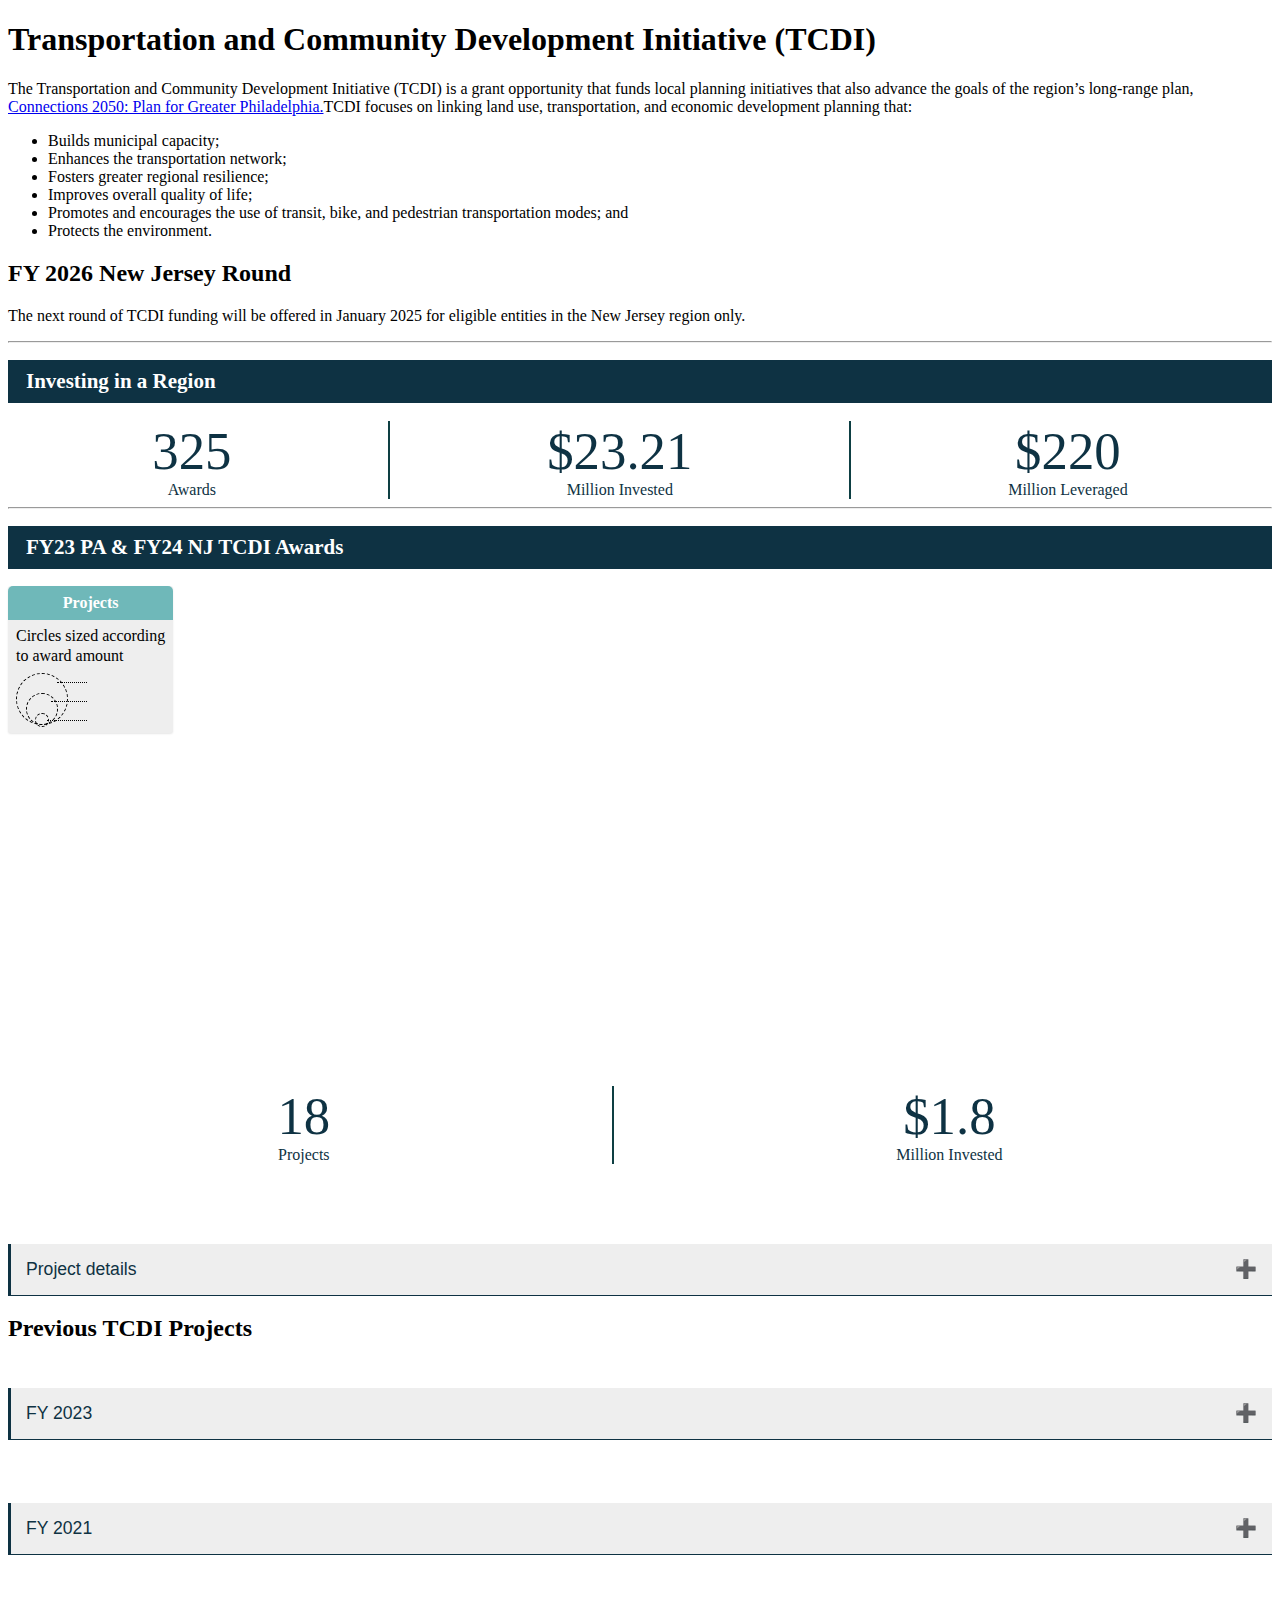
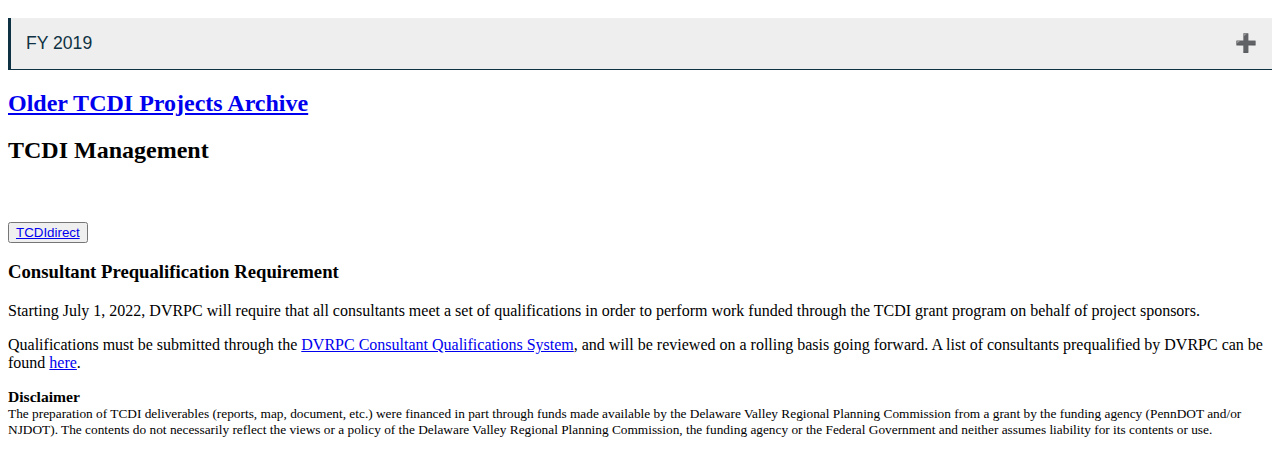
==== index.htm @ 44f9c628 "reformat archived data" ====
<!DOCTYPE html>
<html lang="en">

<head>
  <meta charset="UTF-8" />
  <title>
    DVRPC > Funding Opportunities > Transportation and Community Development
    Initiative (TCDI)
  </title>
  <meta name="Created" content="2018-02" />
  <meta name="Description"
    content="The TCDI program is an opportunity for the Delaware Valley Regional Planning Commission (DVRPC) to support local development and redevelopment efforts in the individual municipalities of the Delaware Valley" />
  <meta name="Keywords"
    content="Transportation and Community Development Initiative, TCDI, Funding Opportunities, DVRPC, Delaware Valley Regional Planning Commission, Regional Planning" />
  <meta name="viewport" content="width=device-width, initial-scale=1" />
  <meta name="Author" content="Delaware Valley Regional Planning Commission (DVRPC)" />
  <meta name="Owner" content="webmaster@dvrpc.org" />
  <meta name="Distribution" content="global" />
  <meta name="Robots" content="index, follow" />
  <meta name="Copyright" content="1995-2020 all rights reserved" />
  <!-- DVRPC Website VERSION #7.0 Copyright (c) 1995-2020 Delaware Valley Regional Planning Commission. All rights reserved.  -->
  <link rel="SHORTCUT ICON" href="/favicon.ico" />
  <link rel="alternate" type="application/rss+xml" title="DVRPC Announcements"
    href="http://feeds.feedburner.com/DVRPCAnnouncements" />
  <link href="https://api.tiles.mapbox.com/mapbox-gl-js/v0.43.0/mapbox-gl.css" rel="stylesheet" />
  <link rel="stylesheet" type="text/css" href="/css/subpage.css" />
  <link rel="stylesheet" type="text/css" href="./css/styles.css" />
  <script defer type="text/javascript" src="./js/index.js"></script>
</head>

<body>
  <div id="leftHandWrap">
    <div id="rightHandWrap">
      <div id="subMenuItem"></div>
      <div id="topCurves" class="topCBodyTL"></div>
      <div id="header"></div>
      <div class="navDividerTop"></div>
      <div id="topBodyCurves" class="topBodyTL">
        <div class="topBodyB"></div>
        <div class="topBodyTR"></div>
      </div>
      <div id="bodyWrap">
        <div id="body">
          <div id="mainColumn" class="mainColumn fleft">
            <div id="mainCenterWrapper"></div>
            <div id="mainWrapper">
              <div id="mainContent">
                <h1>
                  Transportation and Community Development Initiative (TCDI)
                </h1>
                <p>
                  The Transportation and Community Development Initiative (TCDI) is a grant opportunity that funds local
                  planning initiatives that also advance the goals of the region’s long-range plan, <a
                    href="https://www.dvrpc.org/Plan/">Connections 2050:
                    Plan for Greater Philadelphia.</a>TCDI focuses on linking land use, transportation, and economic
                  development planning that:
                </p>

                <ul class="list-group">
                  <li class="list-group-item">
                    Builds municipal capacity;
                  </li>
                  <li class="list-group-item">
                    Enhances the transportation network;
                  </li>
                  <li class="list-group-item">
                    Fosters greater regional resilience;
                  </li>
                  <li class="list-group-item">
                    Improves overall quality of life;
                  </li>
                  <li class="list-group-item">
                    Promotes and encourages the use of transit, bike, and pedestrian transportation modes; and
                  </li>
                  <li class="list-group-item">Protects the environment.</li>
                </ul>
                <div class="card">
                  <h2>FY 2026 New Jersey Round</h2>
                  <p>
                    The next round of TCDI funding will be offered in January 2025 for eligible entities in the New
                    Jersey region only.
                  </p>
                </div>
                <hr />
                <div class="tcdi-yearly">
                  <h2>Investing in a Region</h2>
                  <div class="flex-horizontal awards">
                    <div class="amounts">
                      <p>325</p>
                      <span>Awards</span>
                    </div>
                    <span class="vr"></span>
                    <div class="amounts">
                      <p>$23.21</p>
                      <span>Million Invested</span>
                    </div>
                    <span class="vr"></span>
                    <div class="amounts">
                      <p>$220</p>
                      <span>Million Leveraged</span>
                    </div>
                  </div>

                  <hr />

                  <h2 class="currentDataSet"></h2>
                  <div id="map">
                    <div id="legend">
                      <h4>Projects</h4>
                      <div class="legend-note">
                        Circles sized according<br />to award amount
                      </div>
                      <div class="leg-circle large">
                        <div class="leg-circle medium"></div>
                        <div class="leg-circle small"></div>
                        <div id="legend-lines">
                          <div class="leg-line large"></div>
                          <div class="leg-line medium"></div>
                          <div class="leg-line small"></div>
                        </div>
                        <div id="legend-labels"></div>
                      </div>
                    </div>
                  </div>

                  <div class="flex-horizontal awards">
                    <div class="amounts">
                      <p>18</p>
                      <span>Projects</span>
                    </div>
                    <span class="vr"></span>
                    <div class="amounts">
                      <p>$1.8</p>
                      <span>Million Invested</span>
                    </div>
                  </div>

                  <ul aria-label="Accordion Control Group Button" class="accordion-controls">
                    <li>
                      <button aria-controls="content-1" aria-expanded="false" id="accordion-controls-1"
                        class="accordion">
                        Project details
                      </button>
                      <div aria-hidden="true" id="content-1" class="panel">
                        <table class="table table-striped">
                          <thead>
                            <tr>
                              <th>Awardee</th>
                              <th>Project Name</th>
                              <th>Award Amount</th>
                            </tr>
                          </thead>
                          <tbody id="currentDataSet"></tbody>
                        </table>
                      </div>
                    </li>
                  </ul>
                </div>

                <div class="card">
                  <h2>Previous TCDI Projects</h2>
                  <ul aria-label="Accordion Control Group Buttons" class="accordion-controls">
                    <li>
                      <button aria-controls="content-4" aria-expanded="false" id="accordion-controls-4"
                        class="accordion previousDataSet"></button>
                      <div aria-hidden="true" id="content-4" class="panel">
                        <div class="tcdi-yearly">
                          <h2 class="previousDataSet"></h2>
                          <div class="flex-horizontal awards">
                            <div class="amounts">
                              <p>19</p>
                              <span>Projects</span>
                            </div>
                            <span class="vr"></span>
                            <div class="amounts">
                              <p>$1.8</p>
                              <span>Million Invested</span>
                            </div>
                            <span class="vr"></span>
                            <div class="amounts">
                              <p>$250</p>
                              <span>Million Leveraged</span>
                            </div>
                          </div>
                          <table class="table table-striped">
                            <thead>
                              <th>Awardee</th>
                              <th>Project Name</th>
                              <th>Award Amount</th>
                            </thead>
                            <tbody id="previousDataSet"></tbody>
                          </table>
                        </div>
                      </div>
                    </li>
                    <li>
                      <button aria-controls="content-2" aria-expanded="false" id="accordion-controls-2"
                        class="accordion secondPreviousDataSet"></button>
                      <div aria-hidden="true" id="content-2" class="panel">
                        <div class="tcdi-yearly">
                          <h2 class="secondPreviousDataSet"></h2>
                          <div class="flex-horizontal awards">
                            <div class="amounts">
                              <p>23</p>
                              <span>Projects</span>
                            </div>
                            <span class="vr"></span>
                            <div class="amounts">
                              <p>$1.8</p>
                              <span>Million Invested</span>
                            </div>
                            <span class="vr"></span>
                            <div class="amounts">
                              <p>$250</p>
                              <span>Million Leveraged</span>
                            </div>
                          </div>
                          <table class="table table-striped">
                            <thead>
                              <th>Awardee</th>
                              <th>Project Name</th>
                              <th>Award Amount</th>
                            </thead>
                            <tbody id="secondPreviousDataSet"></tbody>
                          </table>
                        </div>
                      </div>
                    </li>
                    <li>
                      <button aria-controls="content-3" aria-expanded="false" id="accordion-controls-3"
                        class="accordion thirdPreviousDataSet"></button>
                      <div aria-hidden="true" id="content-3" class="panel">
                        <div class="tcdi-yearly">
                          <h2 class="thirdPreviousDataSet"></h2>
                          <div class="flex-horizontal awards">
                            <div class="amounts">
                              <p>26</p>
                              <span>Projects</span>
                            </div>
                            <span class="vr"></span>
                            <div class="amounts">
                              <p>$1.8</p>
                              <span>Million Invested</span>
                            </div>
                            <span class="vr"></span>
                            <div class="amounts">
                              <p>$450</p>
                              <span>Thousand Leveraged</span>
                            </div>
                          </div>
                          <table class="table table-striped">
                            <thead>
                              <th>Awardee</th>
                              <th>Project Name</th>
                              <th>Award Amount</th>
                            </thead>
                            <tbody id="thirdPreviousDataSet"></tbody>
                          </table>
                        </div>
                      </div>
                    </li>
                  </ul>
                  <h2>
                    <a href="/TCDI/Archive/">Older TCDI Projects Archive</a>
                  </h2>
                </div>
                <div class="card">
                  <h2>TCDI Management</h2>
                  <button class="btn btn-primary application-content">
                    <a href="https://www.dvrpc.org/ASP/TCDIdirect/login.aspx" rel="external">TCDIdirect</a>
                  </button>
                  <h3>Consultant Prequalification Requirement</h3>
                  <p>
                    Starting July 1, 2022, DVRPC will require that all
                    consultants meet a set of qualifications in order to
                    perform work funded through the TCDI grant program on
                    behalf of project sponsors.
                  </p>
                  <p>
                    Qualifications must be submitted through the
                    <a href="https://www.dvrpc.org/asp/TCDIConsultantQualification/login.aspx">DVRPC Consultant
                      Qualifications System</a>, and will be reviewed on a rolling basis going forward.
                    A list of consultants prequalified by DVRPC can be found
                    <a href="https://www.dvrpc.org/business/display.aspx?id=1491">here</a>.
                  </p>
                </div>
                <div>
                  <small>
                    <h3 style="margin-bottom: 0px;">Disclaimer</h3>
                    <p style="margin-top: 0px;">
                      The preparation of TCDI deliverables (reports, map, document, etc.) were financed in part through
                      funds made available by the Delaware Valley Regional Planning Commission from a grant by the
                      funding agency (PennDOT and/or NJDOT). The contents do not necessarily reflect the views or a
                      policy of the Delaware Valley Regional Planning Commission, the funding agency or the Federal
                      Government and neither assumes liability for its contents or use.
                    </p>
                  </small>
                </div>
              </div>
            </div>
          </div>
          <!-- column for left hand navigation -->
          <div id="navColumn" class="sideColumn fleft">
            <div class="columnWrapper"></div>
          </div>
        </div>
      </div>
    </div>
  </div>
  <script type="text/javascript" src="/js/homepage/subpage.js"></script>
  <!-- <script src="https://api.tiles.mapbox.com/mapbox-gl-js/v0.43.0/mapbox-gl.js"></script> -->
  <script src="https://api.mapbox.com/mapbox-gl-js/v2.8.2/mapbox-gl.js"></script>
  <script type="text/javascript">
    //Bread crumb format will change
    var crumbs = [
      { link: "Home", href: "/" },
      { link: "Funding Opportunities", href: "/Funding/" },
      {
        link: "Transportation and Community Development Initiative (TCDI)",
        href: "#",
      },
    ];
    makeBreadCrumbs(crumbs);

    //STAFF CONTACT HERE
    getStaffInfo("sgober");
  </script>
</body>

</html>
---- css/styles.css ----
/* -------------------------------------------------------------------------- */
/* Created and maintained by the Delaware Valley Regional Planning Commission */
/* Author(s): Marc Molta---------- */
/* Date Updated: January 2018 -------------------------------------------------- */
/* Version: 0.1 beta ------------------------------------------------------ */ 
/* -------------------------------------------------------------------------- */



/* ------- */
/* General */
/* ------- */
.flex-horizontal{
    display: flex;
    justify-content: space-evenly;
}
.apply{
    margin-top: 5%;
}
thead th:last-child{
    text-align: right;
}


/* ----------------- */
/* How To Apply Card */
/* ----------------- */
.underline{
    text-decoration: underline;
}
.text-right{
    text-align: right;
}


/* --------------- */
/* Yearly Projects */
/* --------------- */
.tcdi-yearly{
    width: 100%;
}
.tcdi-yearly h2{
    padding: 9px 18px;
    font-size: 21px;
    font-weight: 700;
    color: #fff;
    background-color: #0e3243;
}
.amounts{
    flex-direction: column;
    justify-content: center;
    color: #0e3243;
    text-align: center;
}
.vr{
    border: thin solid #0e3f43;
    margin: 0 1% 0 1%;
}
.amounts p{
    font-size: 3.3em;
    margin: 0;
}


/* ---------- */
/* Accordions */
/* ---------- */
.accordion-controls{
    padding: 0;
    list-style-type: none;
}
.accordion{
    margin-top: 5%;
    color: #0e3243;
    background-color: #eee;
    font-size: 1.1em;
    width: 100%;
    padding: 15px;
    text-align: left;
    transition: 0.4s;
    cursor: pointer;
    outline: none;
    border-bottom: thin solid #0e3243;
    border-left: medium solid #0e3243;
    border-top: none;
    border-right: none;
}
.accordion:after{
    content: '\02795';
    float: right;
}
.active, .accordion:hover{
    background-color: #ccc;
}
.active:after{
    content: '\2212';
}
.panel{
    background: #fff;
    padding: 0 8px;
    max-height: 0;
    transition: max-height 0.2s ease-out;
    overflow: hidden;
    width: 100%;
}
table{
    /* display: none; */
    overflow-x: scroll;
}
tbody{
    overflow-x: scroll;
}
.previousDataSet {
    margin-top: 2%;
}

/* --------- */
/* Mapbox GL */
/* --------- */
.mapboxgl-popup {
    z-index: 1;
}
#map{
    position: relative;
    top: 0;
    bottom: 0;
    width: 100%;
    height: 500px;
}
#map canvas:focus{
    outline: none;
}
.mapboxgl-popup{
    max-width: 400px;
    font-size: 14px;
}
.popup-hr{
    margin: 0.6em 0;
}
.mapboxgl-popup-content{
    padding: 5%;
}
#legend{
    background: #eee;
    z-index: 1;
    position: absolute;
    padding: 8px;
    box-shadow: 0 1px 2px rgba(0, 0, 0, 0.1);
    border-radius: 3px;
}
#legend h4{
    text-align: center;
    border-radius: 5px 5px 0 0;
    background-color: #6fb8b9;
    margin: -8px -8px 6px;
    padding: 8px;
    color: #fff;
}
#legend p {
    margin-top: 0;
    margin-bottom: -1px;
}
#legend div {
    position: relative;
}
#legend-labels {
    margin-left: 75px;
    margin-top: -49px;
}
.legend-note {
    line-height: 1.2;
    margin-bottom: 8px;
}
.leg-circle {
    width: 50px;
    height: 50px;
    border-radius: 50%;
    border: 1px dashed black;

}
.leg-circle.medium {
    width: 30px;
    height: 30px;
    margin: 0 auto;
    margin-top: 19px;
}
.leg-circle.small {
    width: 12px;
    height: 12px;
    margin: 0 auto;
    margin-top: -12px;
}
.leg-line{
    border-bottom: 1px black dotted;
}
.leg-line.large {
    width: 30px;
    margin-left: 40px;
    margin-top: -45px;
}
.leg-line.medium {
    width: 36px;
    margin-left: 34px;
    margin-top: 18px;
}
.leg-line.small {
    width: 40px;
    margin-left: 30px;
    margin-top: 18px;
}

/*Apply Card*/
.application-content{
    margin-top: 3%;
}
.guidelines{
    float: right;
}
.guidelines span{
    margin-left: 0.3em;
}

/* --------- */
/* IE....... */
/* --------- */
@media all and (-ms-high-contrast: none), (-ms-high-contrast: active){
    /* .flex-horizontal (horizontal flex spacing)
       .amounts(flex-direction: column)
   */
   .awards{
        max-width: 90vw;
   }
   .amounts{
        padding: 0 5% 0 5%;
        text-align: center;
   }
}
@media (max-width: 990px){
    .guidelines{
        float: none;
    }
}
@media (max-width: 700px) {
    .flex-horizontal {
        flex-direction: column;
    }
    .vr {
        margin: 5% 1%;
    }
    .panel{
        padding: 0 2px;
    }
    td {
        padding: 5px 0;
        font-size: 0.9rem;
    }
}
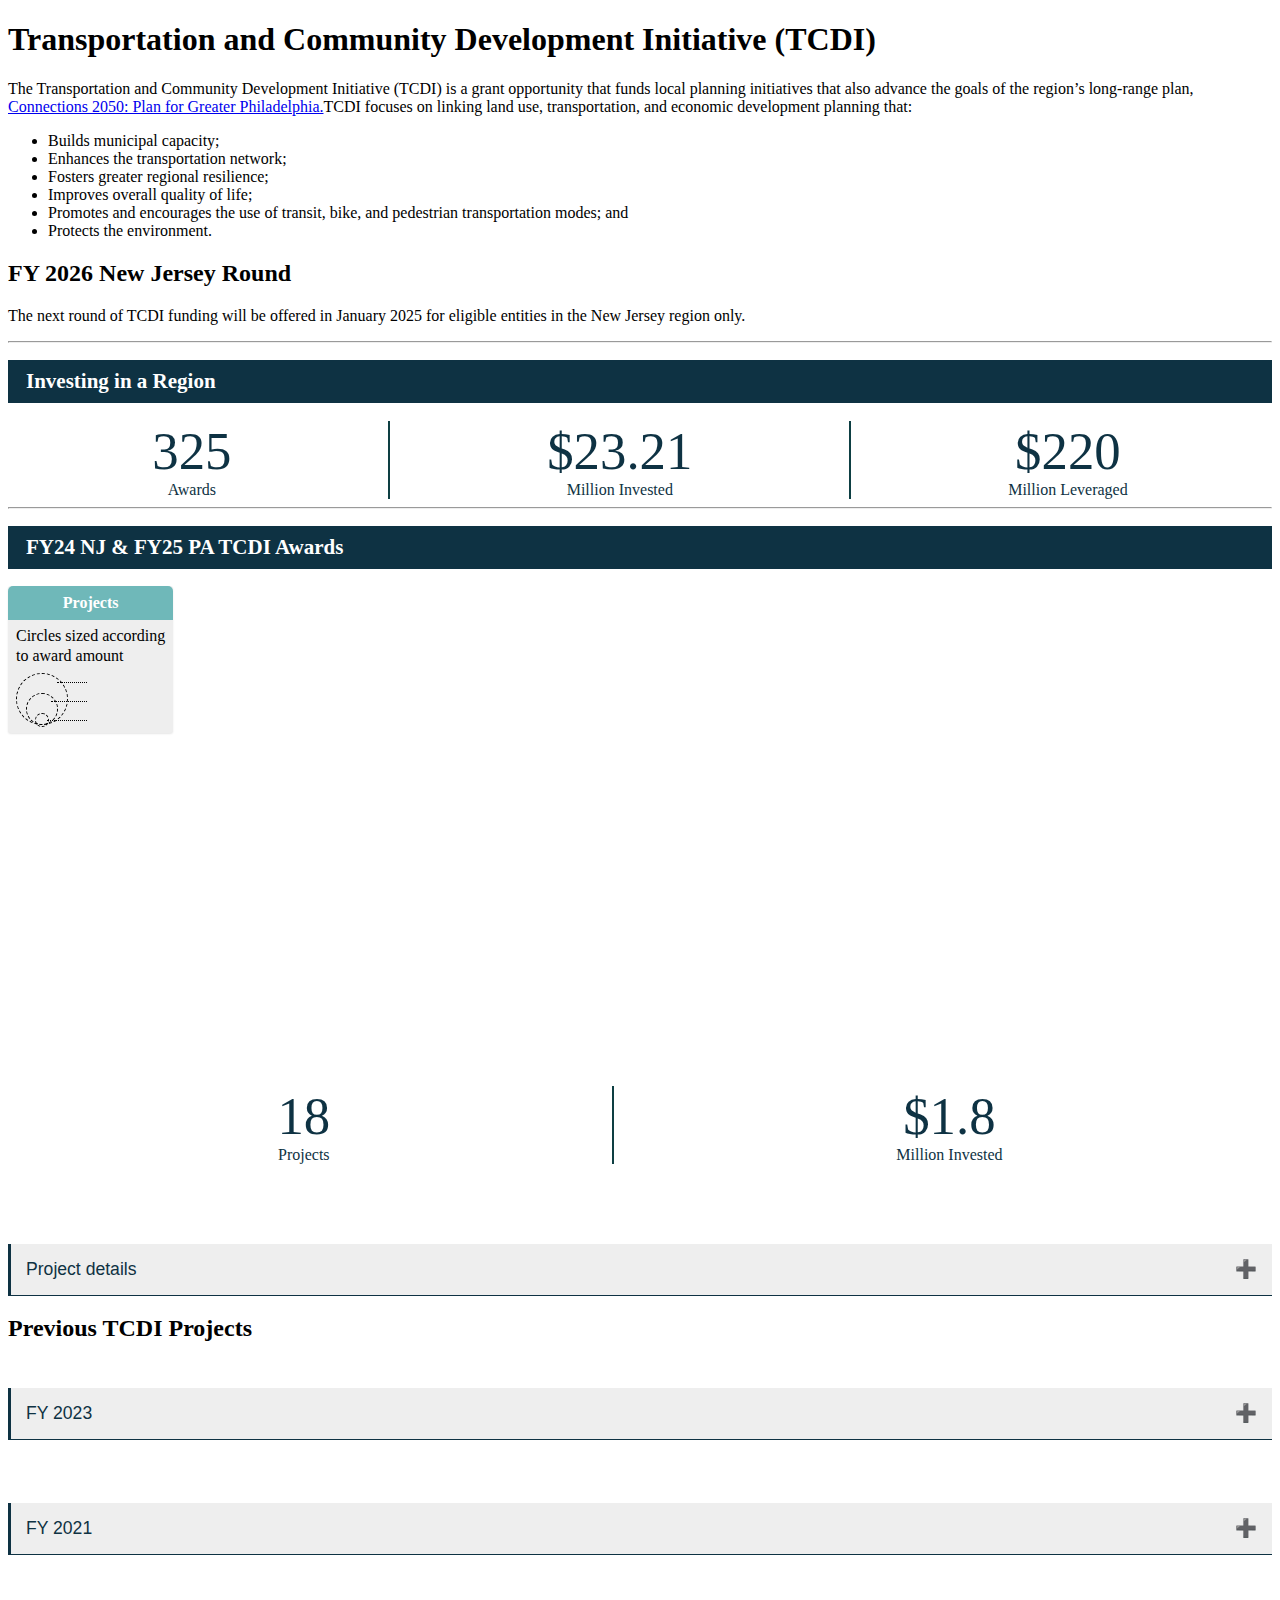
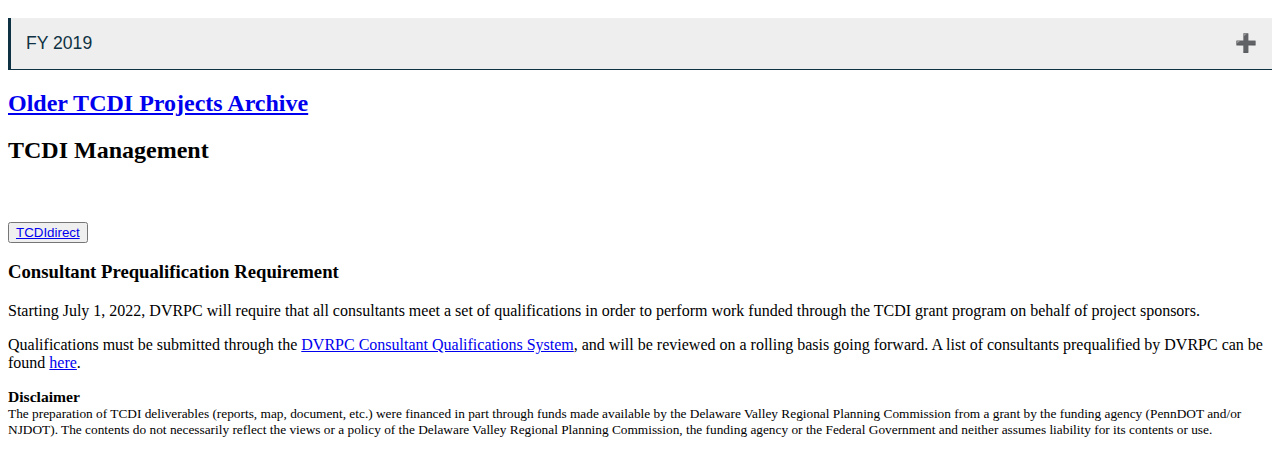
==== commit ddfef2be: "fix: FY awardee list and title" ====
--- a/index.htm
+++ b/index.htm
@@ -103,7 +103,7 @@
 
                   <hr />
 
-                  <h2 class="currentDataSet"></h2>
+                  <h2 class="currentDataSet">FY24 NJ & FY25 PA TCDI Awards</h2>
                   <div id="map">
                     <div id="legend">
                       <h4>Projects</h4>
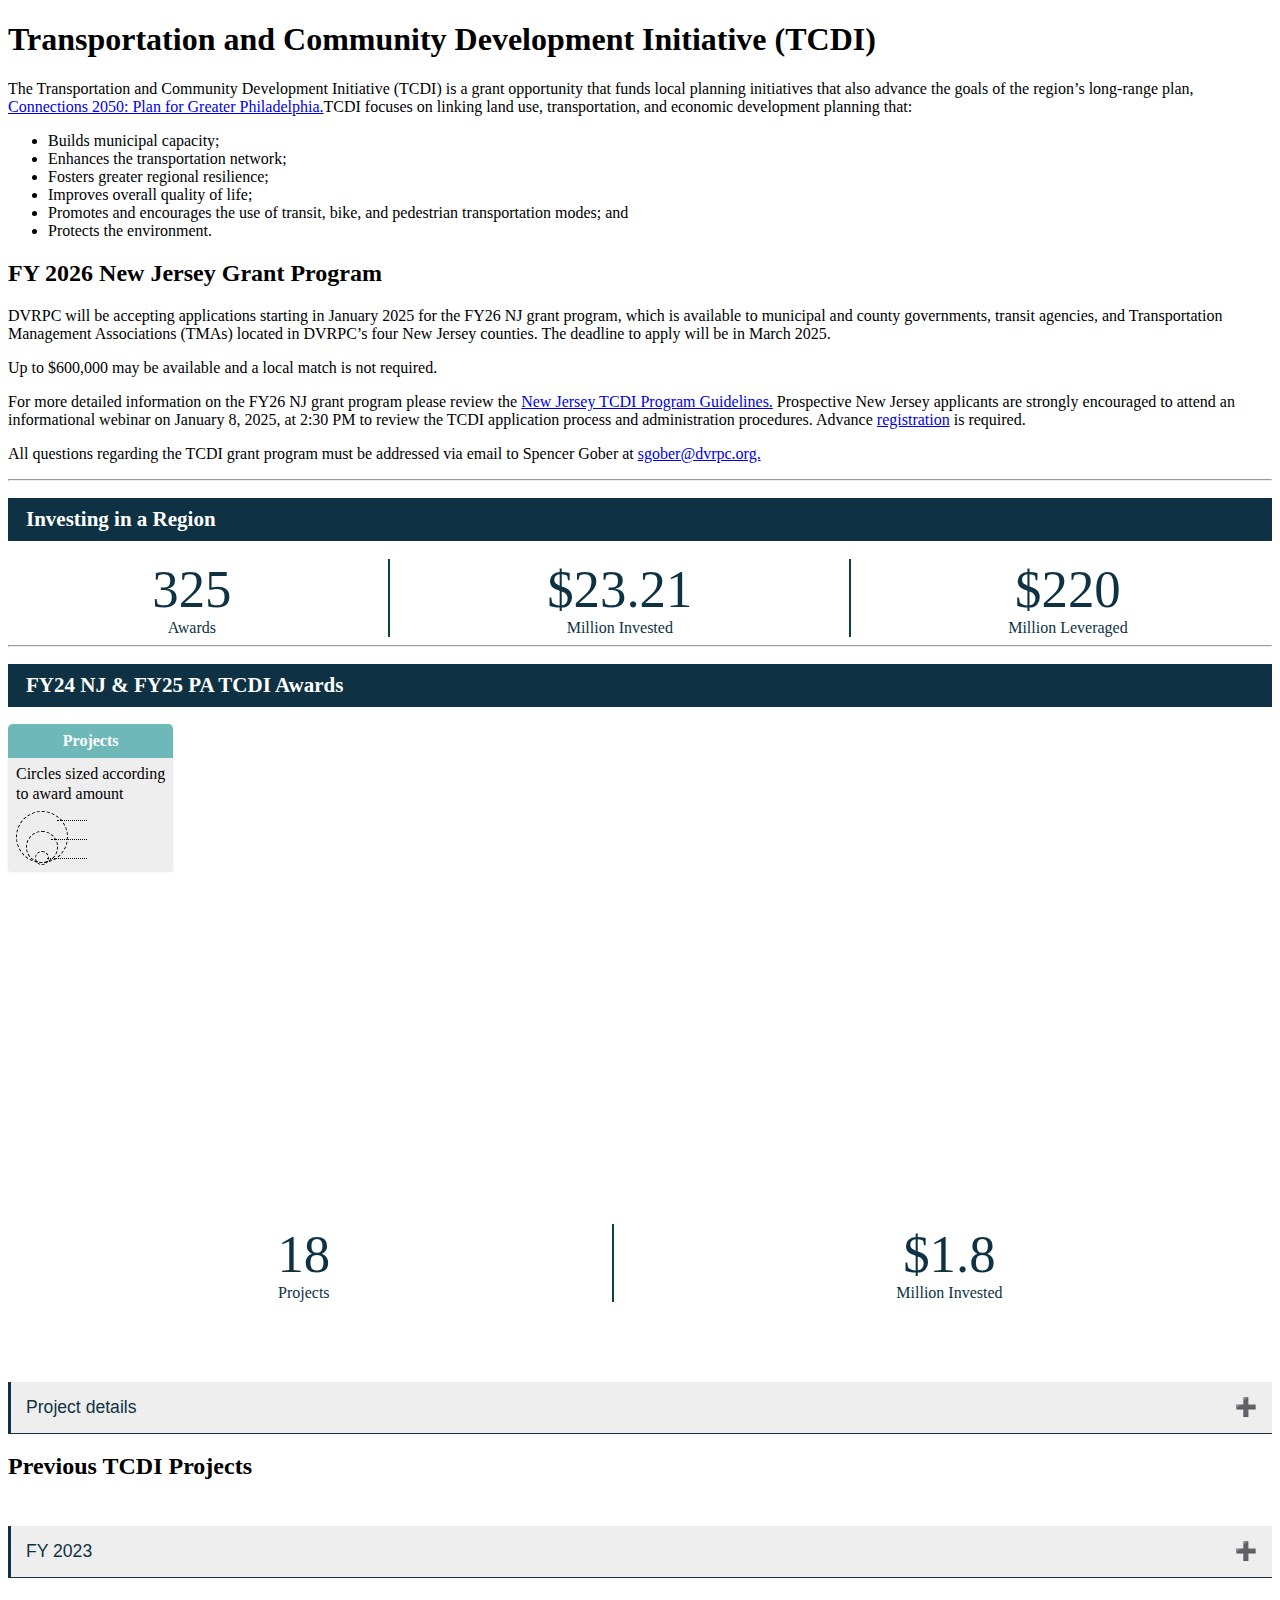
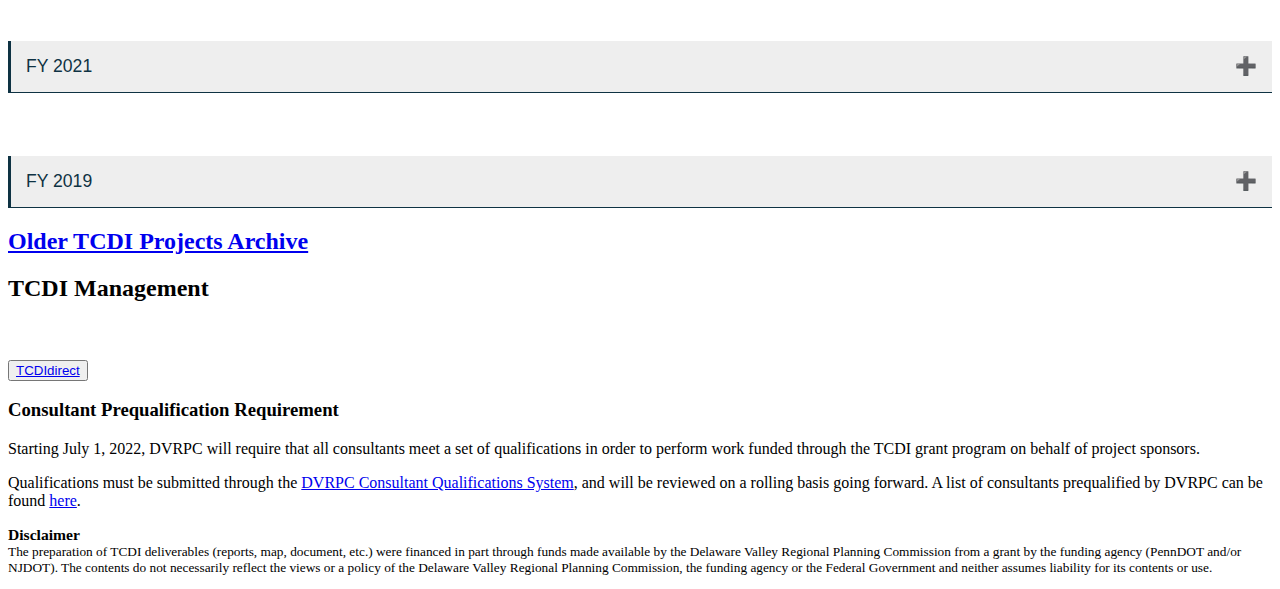
==== commit 875f1027: "fy2026 nj update" ====
--- a/index.htm
+++ b/index.htm
@@ -75,11 +75,19 @@
                   <li class="list-group-item">Protects the environment.</li>
                 </ul>
                 <div class="card">
-                  <h2>FY 2026 New Jersey Round</h2>
+                  <h2>FY 2026 New Jersey Grant Program</h2>
                   <p>
-                    The next round of TCDI funding will be offered in January 2025 for eligible entities in the New
-                    Jersey region only.
+              DVRPC will be accepting applications starting in January 2025 for the FY26 NJ grant program, which is available to municipal and county governments, transit agencies, and Transportation Management Associations (TMAs) located in DVRPC’s four New Jersey counties. The deadline to apply will be in March 2025.
                   </p>
+                    <p>
+                      Up to $600,000 may be available and a local match is not required.
+                    </p>
+                    <p>
+For more detailed information on the FY26 NJ grant program please review the <a target="_blank" href="./pdf/10019_Final_FY 2026 NJ TCDI Program Guidelines.pdf">New Jersey TCDI Program Guidelines.</a>  Prospective New Jersey applicants are strongly encouraged to attend an informational webinar on January 8, 2025, at 2:30 PM to review the TCDI application process and administration procedures. Advance <a href="https://dvrpc.zoom.us/webinar/register/WN_FjI18o8LSMucOR4HlbNr-g" target="_blank">registration</a> is required. 
+                    </p>
+                    <p>
+All questions regarding the TCDI grant program must be addressed via email to Spencer Gober at <a href="mailto:sgober@dvrpc.org">sgober@dvrpc.org.</a>
+                    </p>
                 </div>
                 <hr />
                 <div class="tcdi-yearly">
@@ -168,19 +176,15 @@
                           <h2 class="previousDataSet"></h2>
                           <div class="flex-horizontal awards">
                             <div class="amounts">
-                              <p>19</p>
+                              <p>13</p>
                               <span>Projects</span>
                             </div>
                             <span class="vr"></span>
                             <div class="amounts">
-                              <p>$1.8</p>
+                              <p>$1.2</p>
                               <span>Million Invested</span>
                             </div>
-                            <span class="vr"></span>
-                            <div class="amounts">
-                              <p>$250</p>
-                              <span>Million Leveraged</span>
-                            </div>
+
                           </div>
                           <table class="table table-striped">
                             <thead>
@@ -209,11 +213,7 @@
                               <p>$1.8</p>
                               <span>Million Invested</span>
                             </div>
-                            <span class="vr"></span>
-                            <div class="amounts">
-                              <p>$250</p>
-                              <span>Million Leveraged</span>
-                            </div>
+
                           </div>
                           <table class="table table-striped">
                             <thead>
@@ -242,11 +242,7 @@
                               <p>$1.8</p>
                               <span>Million Invested</span>
                             </div>
-                            <span class="vr"></span>
-                            <div class="amounts">
-                              <p>$450</p>
-                              <span>Thousand Leveraged</span>
-                            </div>
+
                           </div>
                           <table class="table table-striped">
                             <thead>
@@ -327,4 +323,4 @@
   </script>
 </body>
 
-</html>+</html>
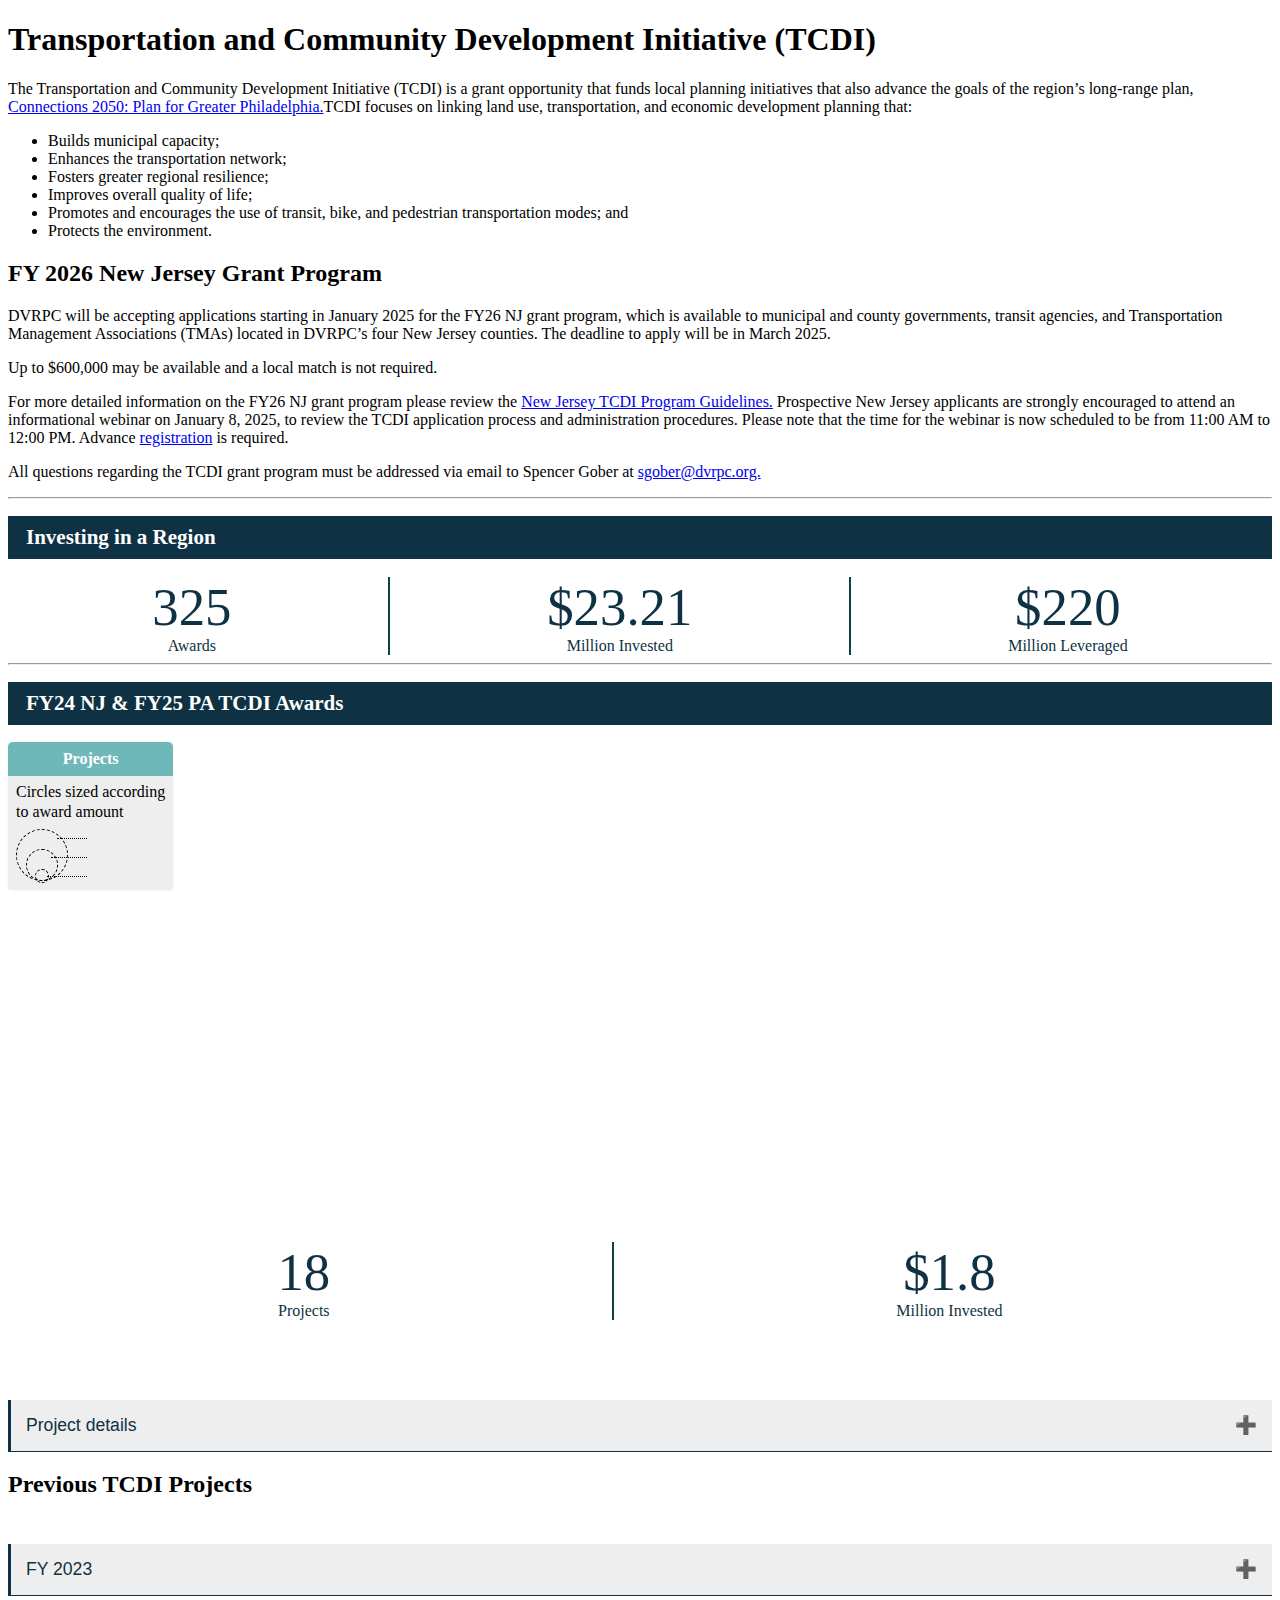
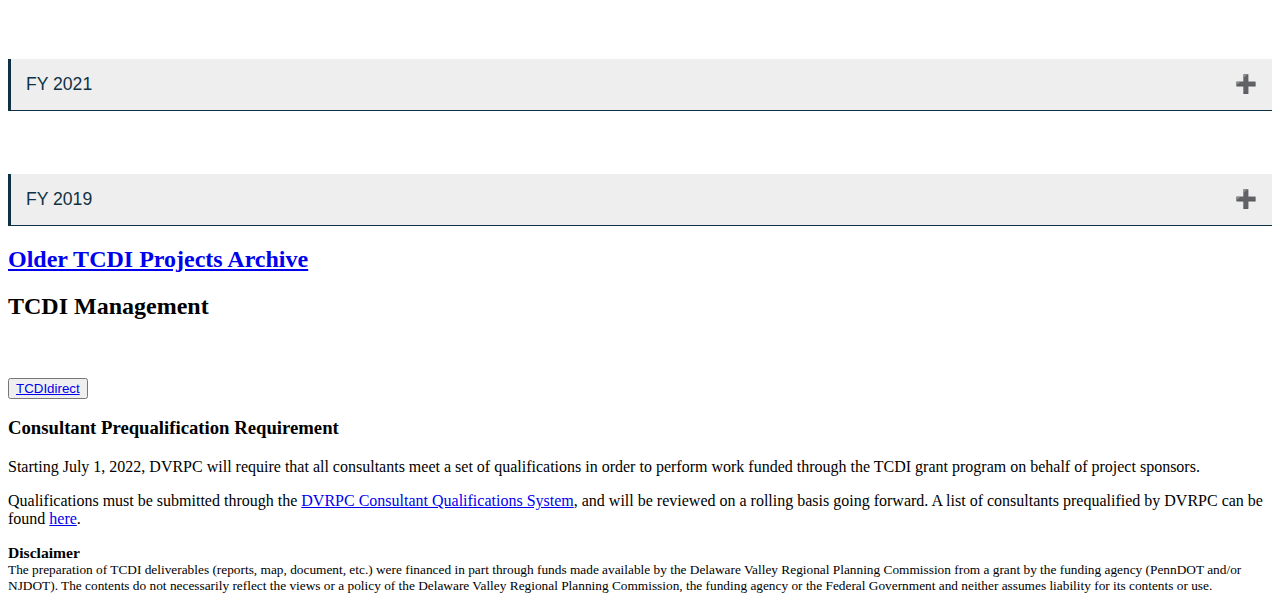
==== commit 7b1e82eb: "formatting" ====
--- a/index.htm
+++ b/index.htm
@@ -1,4 +1,4 @@
-<!DOCTYPE html>
+<!doctype html>
 <html lang="en">
 
 <head>
@@ -49,17 +49,17 @@
                   Transportation and Community Development Initiative (TCDI)
                 </h1>
                 <p>
-                  The Transportation and Community Development Initiative (TCDI) is a grant opportunity that funds local
-                  planning initiatives that also advance the goals of the region’s long-range plan, <a
-                    href="https://www.dvrpc.org/Plan/">Connections 2050:
-                    Plan for Greater Philadelphia.</a>TCDI focuses on linking land use, transportation, and economic
-                  development planning that:
+                  The Transportation and Community Development Initiative
+                  (TCDI) is a grant opportunity that funds local planning
+                  initiatives that also advance the goals of the region’s
+                  long-range plan,
+                  <a href="https://www.dvrpc.org/Plan/">Connections 2050: Plan for Greater Philadelphia.</a>TCDI focuses
+                  on linking land use, transportation, and
+                  economic development planning that:
                 </p>
 
                 <ul class="list-group">
-                  <li class="list-group-item">
-                    Builds municipal capacity;
-                  </li>
+                  <li class="list-group-item">Builds municipal capacity;</li>
                   <li class="list-group-item">
                     Enhances the transportation network;
                   </li>
@@ -70,24 +70,42 @@
                     Improves overall quality of life;
                   </li>
                   <li class="list-group-item">
-                    Promotes and encourages the use of transit, bike, and pedestrian transportation modes; and
+                    Promotes and encourages the use of transit, bike, and
+                    pedestrian transportation modes; and
                   </li>
                   <li class="list-group-item">Protects the environment.</li>
                 </ul>
                 <div class="card">
                   <h2>FY 2026 New Jersey Grant Program</h2>
                   <p>
-              DVRPC will be accepting applications starting in January 2025 for the FY26 NJ grant program, which is available to municipal and county governments, transit agencies, and Transportation Management Associations (TMAs) located in DVRPC’s four New Jersey counties. The deadline to apply will be in March 2025.
-                  </p>
-                    <p>
-                      Up to $600,000 may be available and a local match is not required.
-                    </p>
-                    <p>
-For more detailed information on the FY26 NJ grant program please review the <a target="_blank" href="./pdf/10019_Final_FY 2026 NJ TCDI Program Guidelines.pdf">New Jersey TCDI Program Guidelines.</a>  Prospective New Jersey applicants are strongly encouraged to attend an informational webinar on January 8, 2025, at 2:30 PM to review the TCDI application process and administration procedures. Advance <a href="https://dvrpc.zoom.us/webinar/register/WN_FjI18o8LSMucOR4HlbNr-g" target="_blank">registration</a> is required. 
-                    </p>
-                    <p>
-All questions regarding the TCDI grant program must be addressed via email to Spencer Gober at <a href="mailto:sgober@dvrpc.org">sgober@dvrpc.org.</a>
-                    </p>
+                    DVRPC will be accepting applications starting in January
+                    2025 for the FY26 NJ grant program, which is available to
+                    municipal and county governments, transit agencies, and
+                    Transportation Management Associations (TMAs) located in
+                    DVRPC’s four New Jersey counties. The deadline to apply
+                    will be in March 2025.
+                  </p>
+                  <p>
+                    Up to $600,000 may be available and a local match is not
+                    required.
+                  </p>
+                  <p>
+                    For more detailed information on the FY26 NJ grant program
+                    please review the
+                    <a target="_blank" href="./pdf/10019_Final_FY 2026 NJ TCDI Program Guidelines.pdf">New Jersey TCDI
+                      Program Guidelines.</a>
+                    Prospective New Jersey applicants are strongly encouraged to attend an informational webinar on
+                    January 8, 2025, to review the TCDI application process and administration procedures. Please note
+                    that the time for the webinar is now scheduled to be from 11:00 AM to 12:00 PM. Advance
+                    <a href="https://dvrpc.zoom.us/webinar/register/WN_FjI18o8LSMucOR4HlbNr-g"
+                      target="_blank">registration</a>
+                    is required.
+                  </p>
+                  <p>
+                    All questions regarding the TCDI grant program must be
+                    addressed via email to Spencer Gober at
+                    <a href="mailto:sgober@dvrpc.org">sgober@dvrpc.org.</a>
+                  </p>
                 </div>
                 <hr />
                 <div class="tcdi-yearly">
@@ -111,7 +129,9 @@
 
                   <hr />
 
-                  <h2 class="currentDataSet">FY24 NJ & FY25 PA TCDI Awards</h2>
+                  <h2 class="currentDataSet">
+                    FY24 NJ & FY25 PA TCDI Awards
+                  </h2>
                   <div id="map">
                     <div id="legend">
                       <h4>Projects</h4>
@@ -184,7 +204,6 @@
                               <p>$1.2</p>
                               <span>Million Invested</span>
                             </div>
-
                           </div>
                           <table class="table table-striped">
                             <thead>
@@ -213,7 +232,6 @@
                               <p>$1.8</p>
                               <span>Million Invested</span>
                             </div>
-
                           </div>
                           <table class="table table-striped">
                             <thead>
@@ -242,7 +260,6 @@
                               <p>$1.8</p>
                               <span>Million Invested</span>
                             </div>
-
                           </div>
                           <table class="table table-striped">
                             <thead>
@@ -282,13 +299,17 @@
                 </div>
                 <div>
                   <small>
-                    <h3 style="margin-bottom: 0px;">Disclaimer</h3>
-                    <p style="margin-top: 0px;">
-                      The preparation of TCDI deliverables (reports, map, document, etc.) were financed in part through
-                      funds made available by the Delaware Valley Regional Planning Commission from a grant by the
-                      funding agency (PennDOT and/or NJDOT). The contents do not necessarily reflect the views or a
-                      policy of the Delaware Valley Regional Planning Commission, the funding agency or the Federal
-                      Government and neither assumes liability for its contents or use.
+                    <h3 style="margin-bottom: 0px">Disclaimer</h3>
+                    <p style="margin-top: 0px">
+                      The preparation of TCDI deliverables (reports, map,
+                      document, etc.) were financed in part through funds made
+                      available by the Delaware Valley Regional Planning
+                      Commission from a grant by the funding agency (PennDOT
+                      and/or NJDOT). The contents do not necessarily reflect
+                      the views or a policy of the Delaware Valley Regional
+                      Planning Commission, the funding agency or the Federal
+                      Government and neither assumes liability for its
+                      contents or use.
                     </p>
                   </small>
                 </div>
@@ -323,4 +344,4 @@
   </script>
 </body>
 
-</html>
+</html>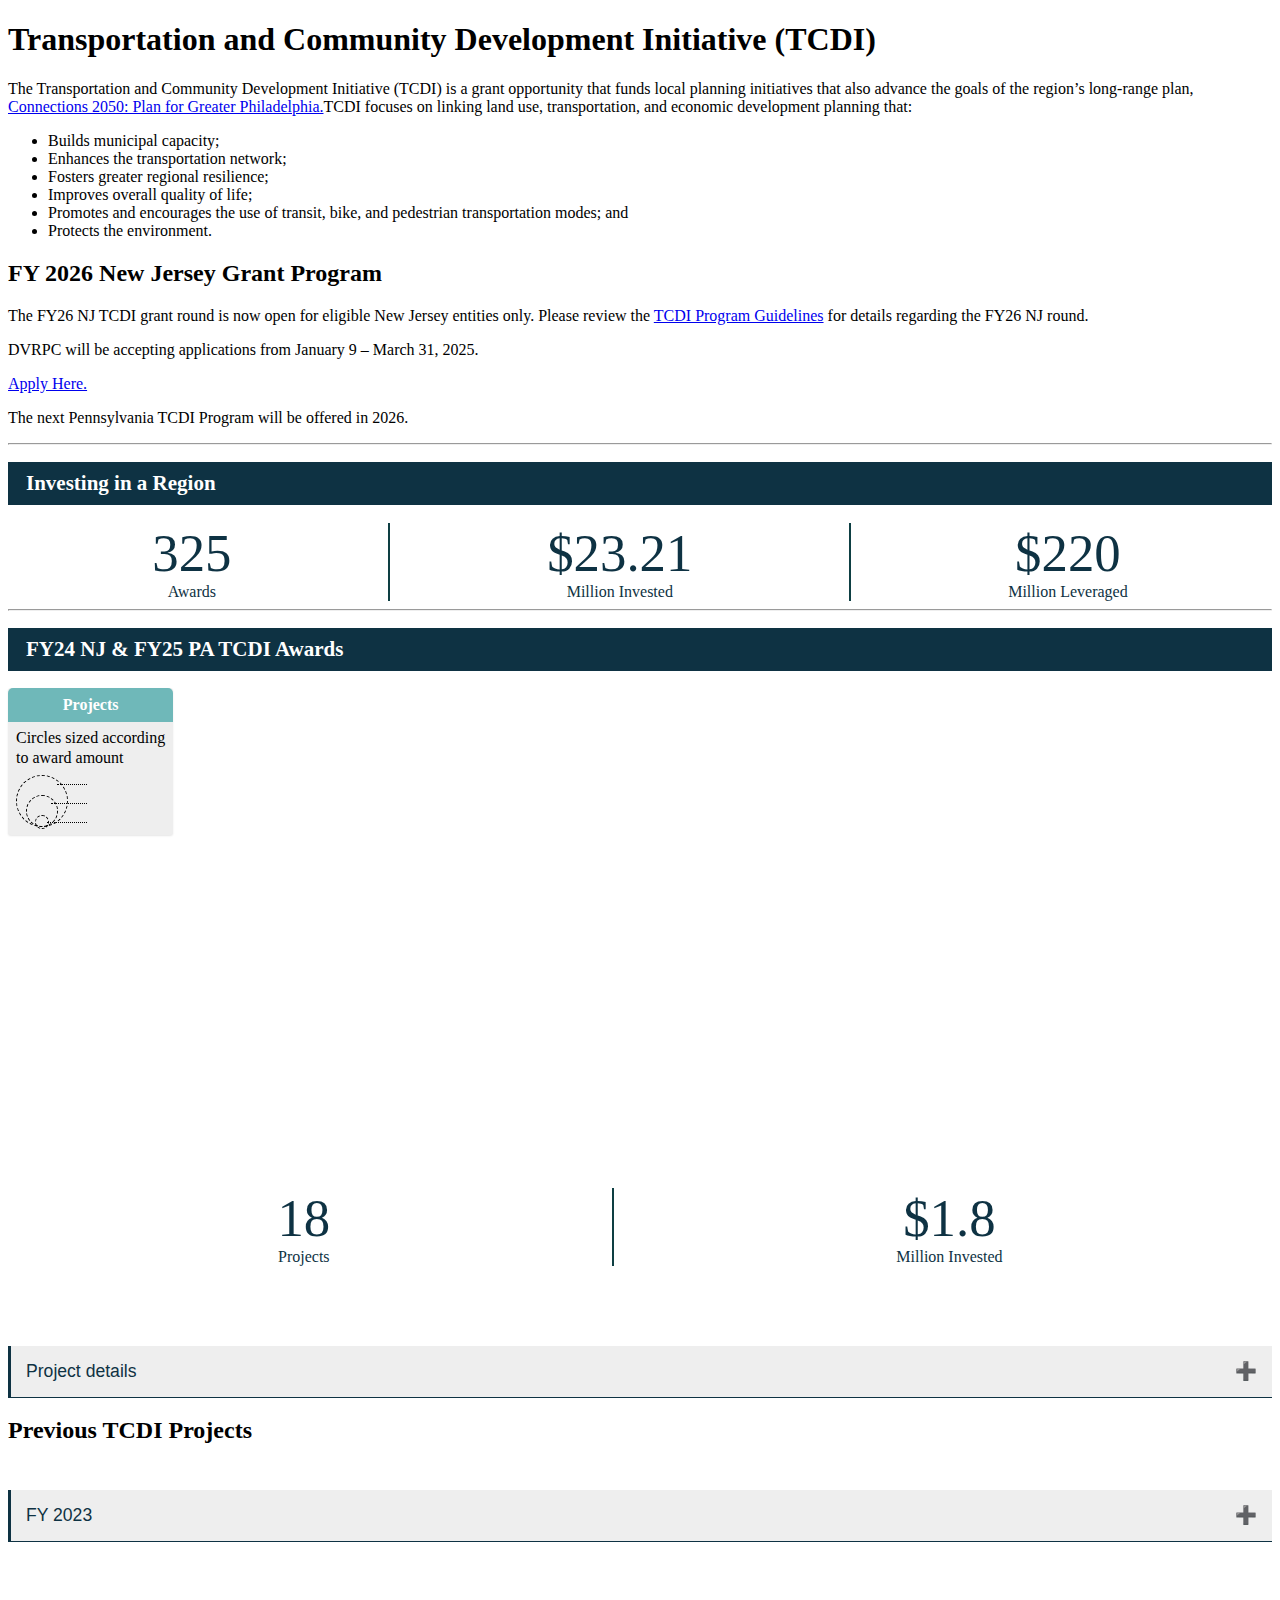
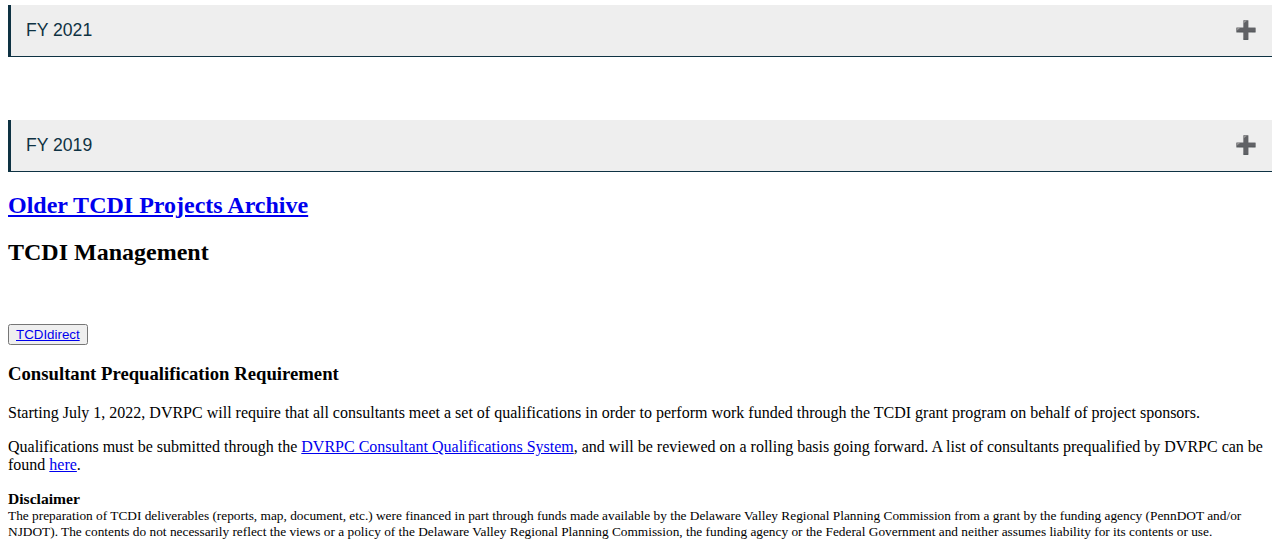
==== commit 61240fa1: "jan 9 updates" ====
--- a/index.htm
+++ b/index.htm
@@ -1,347 +1,388 @@
 <!doctype html>
 <html lang="en">
-
-<head>
-  <meta charset="UTF-8" />
-  <title>
-    DVRPC > Funding Opportunities > Transportation and Community Development
-    Initiative (TCDI)
-  </title>
-  <meta name="Created" content="2018-02" />
-  <meta name="Description"
-    content="The TCDI program is an opportunity for the Delaware Valley Regional Planning Commission (DVRPC) to support local development and redevelopment efforts in the individual municipalities of the Delaware Valley" />
-  <meta name="Keywords"
-    content="Transportation and Community Development Initiative, TCDI, Funding Opportunities, DVRPC, Delaware Valley Regional Planning Commission, Regional Planning" />
-  <meta name="viewport" content="width=device-width, initial-scale=1" />
-  <meta name="Author" content="Delaware Valley Regional Planning Commission (DVRPC)" />
-  <meta name="Owner" content="webmaster@dvrpc.org" />
-  <meta name="Distribution" content="global" />
-  <meta name="Robots" content="index, follow" />
-  <meta name="Copyright" content="1995-2020 all rights reserved" />
-  <!-- DVRPC Website VERSION #7.0 Copyright (c) 1995-2020 Delaware Valley Regional Planning Commission. All rights reserved.  -->
-  <link rel="SHORTCUT ICON" href="/favicon.ico" />
-  <link rel="alternate" type="application/rss+xml" title="DVRPC Announcements"
-    href="http://feeds.feedburner.com/DVRPCAnnouncements" />
-  <link href="https://api.tiles.mapbox.com/mapbox-gl-js/v0.43.0/mapbox-gl.css" rel="stylesheet" />
-  <link rel="stylesheet" type="text/css" href="/css/subpage.css" />
-  <link rel="stylesheet" type="text/css" href="./css/styles.css" />
-  <script defer type="text/javascript" src="./js/index.js"></script>
-</head>
-
-<body>
-  <div id="leftHandWrap">
-    <div id="rightHandWrap">
-      <div id="subMenuItem"></div>
-      <div id="topCurves" class="topCBodyTL"></div>
-      <div id="header"></div>
-      <div class="navDividerTop"></div>
-      <div id="topBodyCurves" class="topBodyTL">
-        <div class="topBodyB"></div>
-        <div class="topBodyTR"></div>
-      </div>
-      <div id="bodyWrap">
-        <div id="body">
-          <div id="mainColumn" class="mainColumn fleft">
-            <div id="mainCenterWrapper"></div>
-            <div id="mainWrapper">
-              <div id="mainContent">
-                <h1>
-                  Transportation and Community Development Initiative (TCDI)
-                </h1>
-                <p>
-                  The Transportation and Community Development Initiative
-                  (TCDI) is a grant opportunity that funds local planning
-                  initiatives that also advance the goals of the region’s
-                  long-range plan,
-                  <a href="https://www.dvrpc.org/Plan/">Connections 2050: Plan for Greater Philadelphia.</a>TCDI focuses
-                  on linking land use, transportation, and
-                  economic development planning that:
-                </p>
-
-                <ul class="list-group">
-                  <li class="list-group-item">Builds municipal capacity;</li>
-                  <li class="list-group-item">
-                    Enhances the transportation network;
-                  </li>
-                  <li class="list-group-item">
-                    Fosters greater regional resilience;
-                  </li>
-                  <li class="list-group-item">
-                    Improves overall quality of life;
-                  </li>
-                  <li class="list-group-item">
-                    Promotes and encourages the use of transit, bike, and
-                    pedestrian transportation modes; and
-                  </li>
-                  <li class="list-group-item">Protects the environment.</li>
-                </ul>
-                <div class="card">
-                  <h2>FY 2026 New Jersey Grant Program</h2>
+  <head>
+    <meta charset="UTF-8" />
+    <title>
+      DVRPC > Funding Opportunities > Transportation and Community Development
+      Initiative (TCDI)
+    </title>
+    <meta name="Created" content="2018-02" />
+    <meta
+      name="Description"
+      content="The TCDI program is an opportunity for the Delaware Valley Regional Planning Commission (DVRPC) to support local development and redevelopment efforts in the individual municipalities of the Delaware Valley"
+    />
+    <meta
+      name="Keywords"
+      content="Transportation and Community Development Initiative, TCDI, Funding Opportunities, DVRPC, Delaware Valley Regional Planning Commission, Regional Planning"
+    />
+    <meta name="viewport" content="width=device-width, initial-scale=1" />
+    <meta
+      name="Author"
+      content="Delaware Valley Regional Planning Commission (DVRPC)"
+    />
+    <meta name="Owner" content="webmaster@dvrpc.org" />
+    <meta name="Distribution" content="global" />
+    <meta name="Robots" content="index, follow" />
+    <meta name="Copyright" content="1995-2020 all rights reserved" />
+    <!-- DVRPC Website VERSION #7.0 Copyright (c) 1995-2020 Delaware Valley Regional Planning Commission. All rights reserved.  -->
+    <link rel="SHORTCUT ICON" href="/favicon.ico" />
+    <link
+      rel="alternate"
+      type="application/rss+xml"
+      title="DVRPC Announcements"
+      href="http://feeds.feedburner.com/DVRPCAnnouncements"
+    />
+    <link
+      href="https://api.tiles.mapbox.com/mapbox-gl-js/v0.43.0/mapbox-gl.css"
+      rel="stylesheet"
+    />
+    <link rel="stylesheet" type="text/css" href="/css/subpage.css" />
+    <link rel="stylesheet" type="text/css" href="./css/styles.css" />
+    <script defer type="text/javascript" src="./js/index.js"></script>
+  </head>
+
+  <body>
+    <div id="leftHandWrap">
+      <div id="rightHandWrap">
+        <div id="subMenuItem"></div>
+        <div id="topCurves" class="topCBodyTL"></div>
+        <div id="header"></div>
+        <div class="navDividerTop"></div>
+        <div id="topBodyCurves" class="topBodyTL">
+          <div class="topBodyB"></div>
+          <div class="topBodyTR"></div>
+        </div>
+        <div id="bodyWrap">
+          <div id="body">
+            <div id="mainColumn" class="mainColumn fleft">
+              <div id="mainCenterWrapper"></div>
+              <div id="mainWrapper">
+                <div id="mainContent">
+                  <h1>
+                    Transportation and Community Development Initiative (TCDI)
+                  </h1>
                   <p>
-                    DVRPC will be accepting applications starting in January
-                    2025 for the FY26 NJ grant program, which is available to
-                    municipal and county governments, transit agencies, and
-                    Transportation Management Associations (TMAs) located in
-                    DVRPC’s four New Jersey counties. The deadline to apply
-                    will be in March 2025.
+                    The Transportation and Community Development Initiative
+                    (TCDI) is a grant opportunity that funds local planning
+                    initiatives that also advance the goals of the region’s
+                    long-range plan,
+                    <a href="https://www.dvrpc.org/Plan/"
+                      >Connections 2050: Plan for Greater Philadelphia.</a
+                    >TCDI focuses on linking land use, transportation, and
+                    economic development planning that:
                   </p>
-                  <p>
-                    Up to $600,000 may be available and a local match is not
-                    required.
-                  </p>
-                  <p>
-                    For more detailed information on the FY26 NJ grant program
-                    please review the
-                    <a target="_blank" href="./pdf/10019_Final_FY 2026 NJ TCDI Program Guidelines.pdf">New Jersey TCDI
-                      Program Guidelines.</a>
-                    Prospective New Jersey applicants are strongly encouraged to attend an informational webinar on
-                    January 8, 2025, to review the TCDI application process and administration procedures. Please note
-                    that the time for the webinar is now scheduled to be from 11:00 AM to 12:00 PM. Advance
-                    <a href="https://dvrpc.zoom.us/webinar/register/WN_FjI18o8LSMucOR4HlbNr-g"
-                      target="_blank">registration</a>
-                    is required.
-                  </p>
-                  <p>
-                    All questions regarding the TCDI grant program must be
-                    addressed via email to Spencer Gober at
-                    <a href="mailto:sgober@dvrpc.org">sgober@dvrpc.org.</a>
-                  </p>
-                </div>
-                <hr />
-                <div class="tcdi-yearly">
-                  <h2>Investing in a Region</h2>
-                  <div class="flex-horizontal awards">
-                    <div class="amounts">
-                      <p>325</p>
-                      <span>Awards</span>
+
+                  <ul class="list-group">
+                    <li class="list-group-item">Builds municipal capacity;</li>
+                    <li class="list-group-item">
+                      Enhances the transportation network;
+                    </li>
+                    <li class="list-group-item">
+                      Fosters greater regional resilience;
+                    </li>
+                    <li class="list-group-item">
+                      Improves overall quality of life;
+                    </li>
+                    <li class="list-group-item">
+                      Promotes and encourages the use of transit, bike, and
+                      pedestrian transportation modes; and
+                    </li>
+                    <li class="list-group-item">Protects the environment.</li>
+                  </ul>
+                  <div class="card">
+                    <h2>FY 2026 New Jersey Grant Program</h2>
+                    <p>
+                      The FY26 NJ TCDI grant round is now open for eligible New
+                      Jersey entities only. Please review the
+                      <a
+                        target="_blank"
+                        href="./pdf/10019_Final_FY 2026 NJ TCDI Program Guidelines.pdf"
+                        >TCDI Program Guidelines</a
+                      >
+                      for details regarding the FY26 NJ round.
+                    </p>
+                    <p>
+                      DVRPC will be accepting applications from January 9 –
+                      March 31, 2025.
+                    </p>
+                    <p>
+                      <a
+                        target="_blank"
+                        href="https://apps.dvrpc.org/ords/r/dvrpcintranetapps/tcdiapplication/"
+                        >Apply Here.</a
+                      >
+                    </p>
+                    <p>
+                      The next Pennsylvania TCDI Program will be offered in
+                      2026.
+                    </p>
+                  </div>
+                  <hr />
+                  <div class="tcdi-yearly">
+                    <h2>Investing in a Region</h2>
+                    <div class="flex-horizontal awards">
+                      <div class="amounts">
+                        <p>325</p>
+                        <span>Awards</span>
+                      </div>
+                      <span class="vr"></span>
+                      <div class="amounts">
+                        <p>$23.21</p>
+                        <span>Million Invested</span>
+                      </div>
+                      <span class="vr"></span>
+                      <div class="amounts">
+                        <p>$220</p>
+                        <span>Million Leveraged</span>
+                      </div>
                     </div>
-                    <span class="vr"></span>
-                    <div class="amounts">
-                      <p>$23.21</p>
-                      <span>Million Invested</span>
+
+                    <hr />
+
+                    <h2 class="currentDataSet">
+                      FY24 NJ & FY25 PA TCDI Awards
+                    </h2>
+                    <div id="map">
+                      <div id="legend">
+                        <h4>Projects</h4>
+                        <div class="legend-note">
+                          Circles sized according<br />to award amount
+                        </div>
+                        <div class="leg-circle large">
+                          <div class="leg-circle medium"></div>
+                          <div class="leg-circle small"></div>
+                          <div id="legend-lines">
+                            <div class="leg-line large"></div>
+                            <div class="leg-line medium"></div>
+                            <div class="leg-line small"></div>
+                          </div>
+                          <div id="legend-labels"></div>
+                        </div>
+                      </div>
                     </div>
-                    <span class="vr"></span>
-                    <div class="amounts">
-                      <p>$220</p>
-                      <span>Million Leveraged</span>
+
+                    <div class="flex-horizontal awards">
+                      <div class="amounts">
+                        <p>18</p>
+                        <span>Projects</span>
+                      </div>
+                      <span class="vr"></span>
+                      <div class="amounts">
+                        <p>$1.8</p>
+                        <span>Million Invested</span>
+                      </div>
                     </div>
-                  </div>
-
-                  <hr />
-
-                  <h2 class="currentDataSet">
-                    FY24 NJ & FY25 PA TCDI Awards
-                  </h2>
-                  <div id="map">
-                    <div id="legend">
-                      <h4>Projects</h4>
-                      <div class="legend-note">
-                        Circles sized according<br />to award amount
-                      </div>
-                      <div class="leg-circle large">
-                        <div class="leg-circle medium"></div>
-                        <div class="leg-circle small"></div>
-                        <div id="legend-lines">
-                          <div class="leg-line large"></div>
-                          <div class="leg-line medium"></div>
-                          <div class="leg-line small"></div>
-                        </div>
-                        <div id="legend-labels"></div>
-                      </div>
-                    </div>
-                  </div>
-
-                  <div class="flex-horizontal awards">
-                    <div class="amounts">
-                      <p>18</p>
-                      <span>Projects</span>
-                    </div>
-                    <span class="vr"></span>
-                    <div class="amounts">
-                      <p>$1.8</p>
-                      <span>Million Invested</span>
-                    </div>
-                  </div>
-
-                  <ul aria-label="Accordion Control Group Button" class="accordion-controls">
-                    <li>
-                      <button aria-controls="content-1" aria-expanded="false" id="accordion-controls-1"
-                        class="accordion">
-                        Project details
-                      </button>
-                      <div aria-hidden="true" id="content-1" class="panel">
-                        <table class="table table-striped">
-                          <thead>
-                            <tr>
-                              <th>Awardee</th>
-                              <th>Project Name</th>
-                              <th>Award Amount</th>
-                            </tr>
-                          </thead>
-                          <tbody id="currentDataSet"></tbody>
-                        </table>
-                      </div>
-                    </li>
-                  </ul>
-                </div>
-
-                <div class="card">
-                  <h2>Previous TCDI Projects</h2>
-                  <ul aria-label="Accordion Control Group Buttons" class="accordion-controls">
-                    <li>
-                      <button aria-controls="content-4" aria-expanded="false" id="accordion-controls-4"
-                        class="accordion previousDataSet"></button>
-                      <div aria-hidden="true" id="content-4" class="panel">
-                        <div class="tcdi-yearly">
-                          <h2 class="previousDataSet"></h2>
-                          <div class="flex-horizontal awards">
-                            <div class="amounts">
-                              <p>13</p>
-                              <span>Projects</span>
-                            </div>
-                            <span class="vr"></span>
-                            <div class="amounts">
-                              <p>$1.2</p>
-                              <span>Million Invested</span>
-                            </div>
-                          </div>
+
+                    <ul
+                      aria-label="Accordion Control Group Button"
+                      class="accordion-controls"
+                    >
+                      <li>
+                        <button
+                          aria-controls="content-1"
+                          aria-expanded="false"
+                          id="accordion-controls-1"
+                          class="accordion"
+                        >
+                          Project details
+                        </button>
+                        <div aria-hidden="true" id="content-1" class="panel">
                           <table class="table table-striped">
                             <thead>
-                              <th>Awardee</th>
-                              <th>Project Name</th>
-                              <th>Award Amount</th>
+                              <tr>
+                                <th>Awardee</th>
+                                <th>Project Name</th>
+                                <th>Award Amount</th>
+                              </tr>
                             </thead>
-                            <tbody id="previousDataSet"></tbody>
+                            <tbody id="currentDataSet"></tbody>
                           </table>
                         </div>
-                      </div>
-                    </li>
-                    <li>
-                      <button aria-controls="content-2" aria-expanded="false" id="accordion-controls-2"
-                        class="accordion secondPreviousDataSet"></button>
-                      <div aria-hidden="true" id="content-2" class="panel">
-                        <div class="tcdi-yearly">
-                          <h2 class="secondPreviousDataSet"></h2>
-                          <div class="flex-horizontal awards">
-                            <div class="amounts">
-                              <p>23</p>
-                              <span>Projects</span>
+                      </li>
+                    </ul>
+                  </div>
+
+                  <div class="card">
+                    <h2>Previous TCDI Projects</h2>
+                    <ul
+                      aria-label="Accordion Control Group Buttons"
+                      class="accordion-controls"
+                    >
+                      <li>
+                        <button
+                          aria-controls="content-4"
+                          aria-expanded="false"
+                          id="accordion-controls-4"
+                          class="accordion previousDataSet"
+                        ></button>
+                        <div aria-hidden="true" id="content-4" class="panel">
+                          <div class="tcdi-yearly">
+                            <h2 class="previousDataSet"></h2>
+                            <div class="flex-horizontal awards">
+                              <div class="amounts">
+                                <p>13</p>
+                                <span>Projects</span>
+                              </div>
+                              <span class="vr"></span>
+                              <div class="amounts">
+                                <p>$1.2</p>
+                                <span>Million Invested</span>
+                              </div>
                             </div>
-                            <span class="vr"></span>
-                            <div class="amounts">
-                              <p>$1.8</p>
-                              <span>Million Invested</span>
+                            <table class="table table-striped">
+                              <thead>
+                                <th>Awardee</th>
+                                <th>Project Name</th>
+                                <th>Award Amount</th>
+                              </thead>
+                              <tbody id="previousDataSet"></tbody>
+                            </table>
+                          </div>
+                        </div>
+                      </li>
+                      <li>
+                        <button
+                          aria-controls="content-2"
+                          aria-expanded="false"
+                          id="accordion-controls-2"
+                          class="accordion secondPreviousDataSet"
+                        ></button>
+                        <div aria-hidden="true" id="content-2" class="panel">
+                          <div class="tcdi-yearly">
+                            <h2 class="secondPreviousDataSet"></h2>
+                            <div class="flex-horizontal awards">
+                              <div class="amounts">
+                                <p>23</p>
+                                <span>Projects</span>
+                              </div>
+                              <span class="vr"></span>
+                              <div class="amounts">
+                                <p>$1.8</p>
+                                <span>Million Invested</span>
+                              </div>
                             </div>
+                            <table class="table table-striped">
+                              <thead>
+                                <th>Awardee</th>
+                                <th>Project Name</th>
+                                <th>Award Amount</th>
+                              </thead>
+                              <tbody id="secondPreviousDataSet"></tbody>
+                            </table>
                           </div>
-                          <table class="table table-striped">
-                            <thead>
-                              <th>Awardee</th>
-                              <th>Project Name</th>
-                              <th>Award Amount</th>
-                            </thead>
-                            <tbody id="secondPreviousDataSet"></tbody>
-                          </table>
-                        </div>
-                      </div>
-                    </li>
-                    <li>
-                      <button aria-controls="content-3" aria-expanded="false" id="accordion-controls-3"
-                        class="accordion thirdPreviousDataSet"></button>
-                      <div aria-hidden="true" id="content-3" class="panel">
-                        <div class="tcdi-yearly">
-                          <h2 class="thirdPreviousDataSet"></h2>
-                          <div class="flex-horizontal awards">
-                            <div class="amounts">
-                              <p>26</p>
-                              <span>Projects</span>
+                        </div>
+                      </li>
+                      <li>
+                        <button
+                          aria-controls="content-3"
+                          aria-expanded="false"
+                          id="accordion-controls-3"
+                          class="accordion thirdPreviousDataSet"
+                        ></button>
+                        <div aria-hidden="true" id="content-3" class="panel">
+                          <div class="tcdi-yearly">
+                            <h2 class="thirdPreviousDataSet"></h2>
+                            <div class="flex-horizontal awards">
+                              <div class="amounts">
+                                <p>26</p>
+                                <span>Projects</span>
+                              </div>
+                              <span class="vr"></span>
+                              <div class="amounts">
+                                <p>$1.8</p>
+                                <span>Million Invested</span>
+                              </div>
                             </div>
-                            <span class="vr"></span>
-                            <div class="amounts">
-                              <p>$1.8</p>
-                              <span>Million Invested</span>
-                            </div>
+                            <table class="table table-striped">
+                              <thead>
+                                <th>Awardee</th>
+                                <th>Project Name</th>
+                                <th>Award Amount</th>
+                              </thead>
+                              <tbody id="thirdPreviousDataSet"></tbody>
+                            </table>
                           </div>
-                          <table class="table table-striped">
-                            <thead>
-                              <th>Awardee</th>
-                              <th>Project Name</th>
-                              <th>Award Amount</th>
-                            </thead>
-                            <tbody id="thirdPreviousDataSet"></tbody>
-                          </table>
-                        </div>
-                      </div>
-                    </li>
-                  </ul>
-                  <h2>
-                    <a href="/TCDI/Archive/">Older TCDI Projects Archive</a>
-                  </h2>
-                </div>
-                <div class="card">
-                  <h2>TCDI Management</h2>
-                  <button class="btn btn-primary application-content">
-                    <a href="https://www.dvrpc.org/ASP/TCDIdirect/login.aspx" rel="external">TCDIdirect</a>
-                  </button>
-                  <h3>Consultant Prequalification Requirement</h3>
-                  <p>
-                    Starting July 1, 2022, DVRPC will require that all
-                    consultants meet a set of qualifications in order to
-                    perform work funded through the TCDI grant program on
-                    behalf of project sponsors.
-                  </p>
-                  <p>
-                    Qualifications must be submitted through the
-                    <a href="https://www.dvrpc.org/asp/TCDIConsultantQualification/login.aspx">DVRPC Consultant
-                      Qualifications System</a>, and will be reviewed on a rolling basis going forward.
-                    A list of consultants prequalified by DVRPC can be found
-                    <a href="https://www.dvrpc.org/business/display.aspx?id=1491">here</a>.
-                  </p>
-                </div>
-                <div>
-                  <small>
-                    <h3 style="margin-bottom: 0px">Disclaimer</h3>
-                    <p style="margin-top: 0px">
-                      The preparation of TCDI deliverables (reports, map,
-                      document, etc.) were financed in part through funds made
-                      available by the Delaware Valley Regional Planning
-                      Commission from a grant by the funding agency (PennDOT
-                      and/or NJDOT). The contents do not necessarily reflect
-                      the views or a policy of the Delaware Valley Regional
-                      Planning Commission, the funding agency or the Federal
-                      Government and neither assumes liability for its
-                      contents or use.
-                    </p>
-                  </small>
+                        </div>
+                      </li>
+                    </ul>
+                    <h2>
+                      <a href="/TCDI/Archive/">Older TCDI Projects Archive</a>
+                    </h2>
+                  </div>
+                  <div class="card">
+                    <h2>TCDI Management</h2>
+                    <button class="btn btn-primary application-content">
+                      <a
+                        href="https://www.dvrpc.org/ASP/TCDIdirect/login.aspx"
+                        rel="external"
+                        >TCDIdirect</a
+                      >
+                    </button>
+                    <h3>Consultant Prequalification Requirement</h3>
+                    <p>
+                      Starting July 1, 2022, DVRPC will require that all
+                      consultants meet a set of qualifications in order to
+                      perform work funded through the TCDI grant program on
+                      behalf of project sponsors.
+                    </p>
+                    <p>
+                      Qualifications must be submitted through the
+                      <a
+                        href="https://www.dvrpc.org/asp/TCDIConsultantQualification/login.aspx"
+                        >DVRPC Consultant Qualifications System</a
+                      >, and will be reviewed on a rolling basis going forward.
+                      A list of consultants prequalified by DVRPC can be found
+                      <a
+                        href="https://www.dvrpc.org/business/display.aspx?id=1491"
+                        >here</a
+                      >.
+                    </p>
+                  </div>
+                  <div>
+                    <small>
+                      <h3 style="margin-bottom: 0px">Disclaimer</h3>
+                      <p style="margin-top: 0px">
+                        The preparation of TCDI deliverables (reports, map,
+                        document, etc.) were financed in part through funds made
+                        available by the Delaware Valley Regional Planning
+                        Commission from a grant by the funding agency (PennDOT
+                        and/or NJDOT). The contents do not necessarily reflect
+                        the views or a policy of the Delaware Valley Regional
+                        Planning Commission, the funding agency or the Federal
+                        Government and neither assumes liability for its
+                        contents or use.
+                      </p>
+                    </small>
+                  </div>
                 </div>
               </div>
             </div>
-          </div>
-          <!-- column for left hand navigation -->
-          <div id="navColumn" class="sideColumn fleft">
-            <div class="columnWrapper"></div>
+            <!-- column for left hand navigation -->
+            <div id="navColumn" class="sideColumn fleft">
+              <div class="columnWrapper"></div>
+            </div>
           </div>
         </div>
       </div>
     </div>
-  </div>
-  <script type="text/javascript" src="/js/homepage/subpage.js"></script>
-  <!-- <script src="https://api.tiles.mapbox.com/mapbox-gl-js/v0.43.0/mapbox-gl.js"></script> -->
-  <script src="https://api.mapbox.com/mapbox-gl-js/v2.8.2/mapbox-gl.js"></script>
-  <script type="text/javascript">
-    //Bread crumb format will change
-    var crumbs = [
-      { link: "Home", href: "/" },
-      { link: "Funding Opportunities", href: "/Funding/" },
-      {
-        link: "Transportation and Community Development Initiative (TCDI)",
-        href: "#",
-      },
-    ];
-    makeBreadCrumbs(crumbs);
-
-    //STAFF CONTACT HERE
-    getStaffInfo("sgober");
-  </script>
-</body>
-
-</html>+    <script type="text/javascript" src="/js/homepage/subpage.js"></script>
+    <!-- <script src="https://api.tiles.mapbox.com/mapbox-gl-js/v0.43.0/mapbox-gl.js"></script> -->
+    <script src="https://api.mapbox.com/mapbox-gl-js/v2.8.2/mapbox-gl.js"></script>
+    <script type="text/javascript">
+      //Bread crumb format will change
+      var crumbs = [
+        { link: "Home", href: "/" },
+        { link: "Funding Opportunities", href: "/Funding/" },
+        {
+          link: "Transportation and Community Development Initiative (TCDI)",
+          href: "#",
+        },
+      ];
+      makeBreadCrumbs(crumbs);
+
+      //STAFF CONTACT HERE
+      getStaffInfo("sgober");
+    </script>
+  </body>
+</html>
+
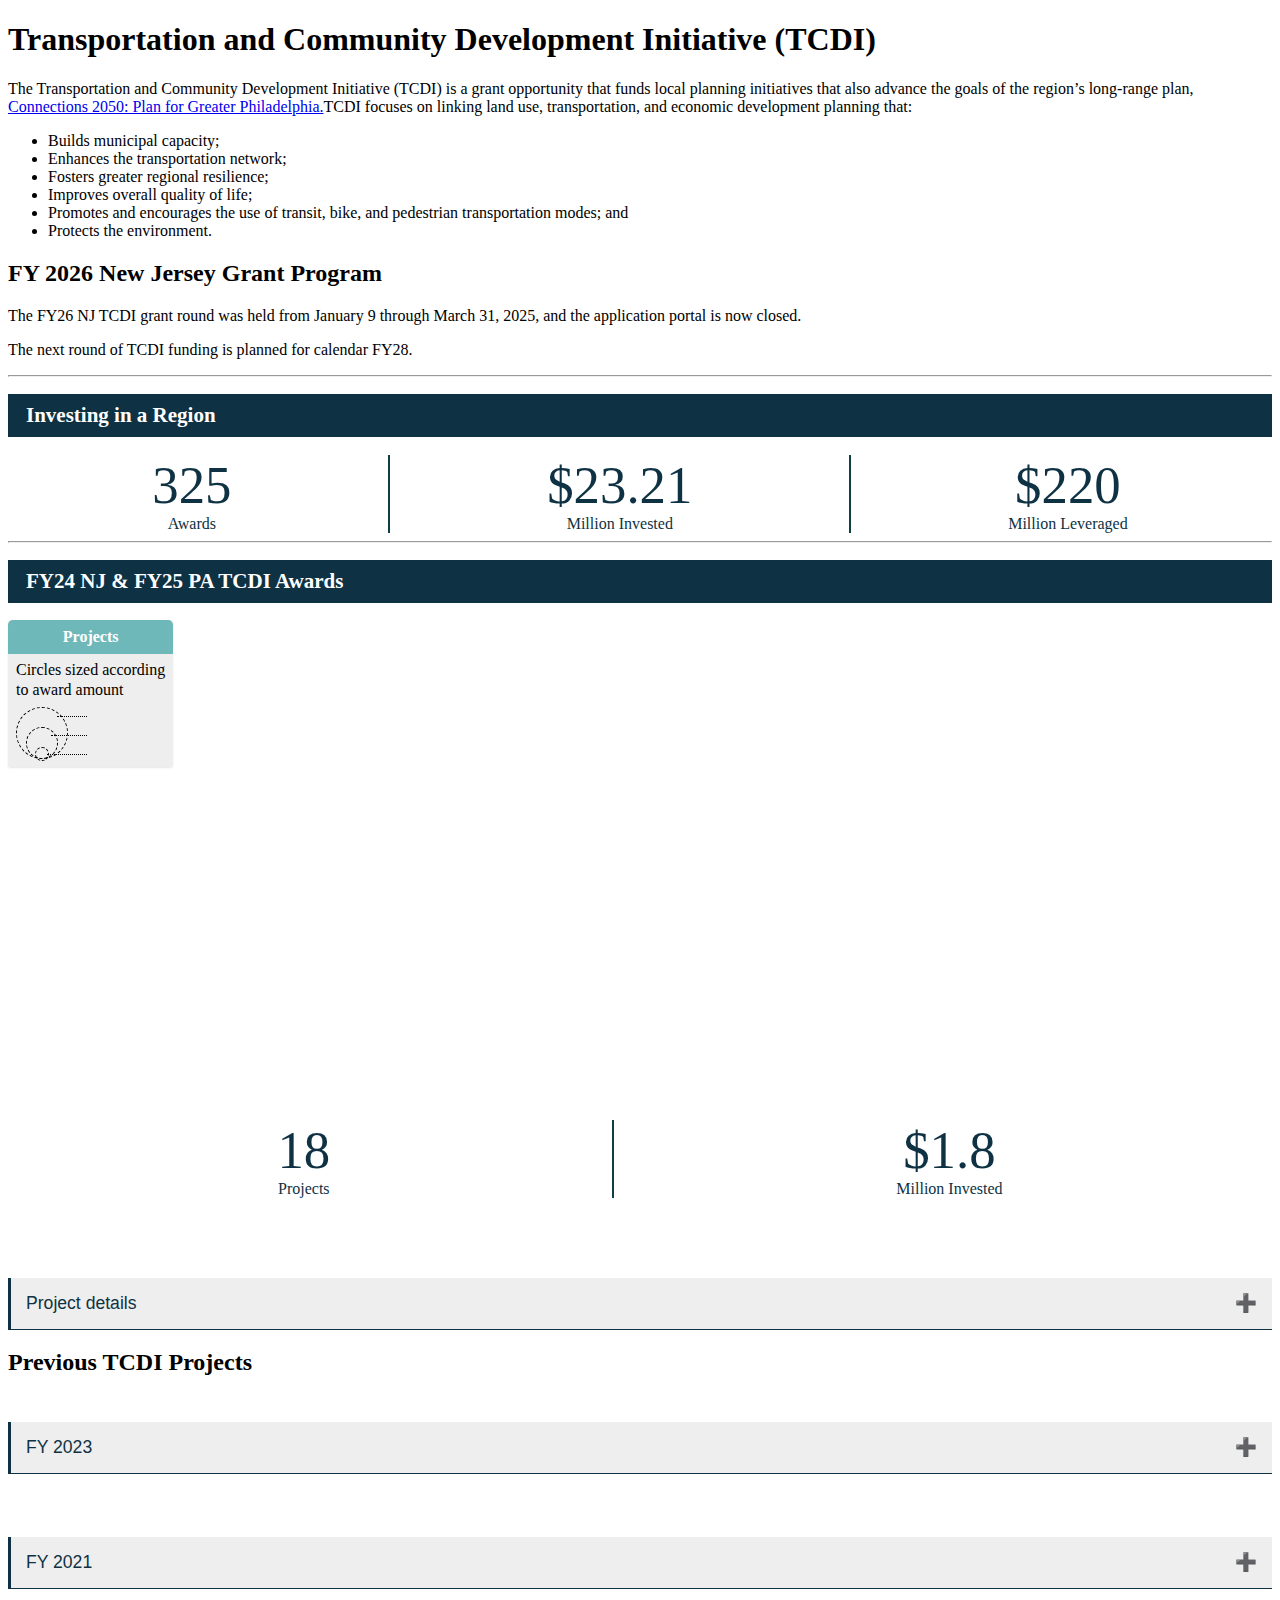
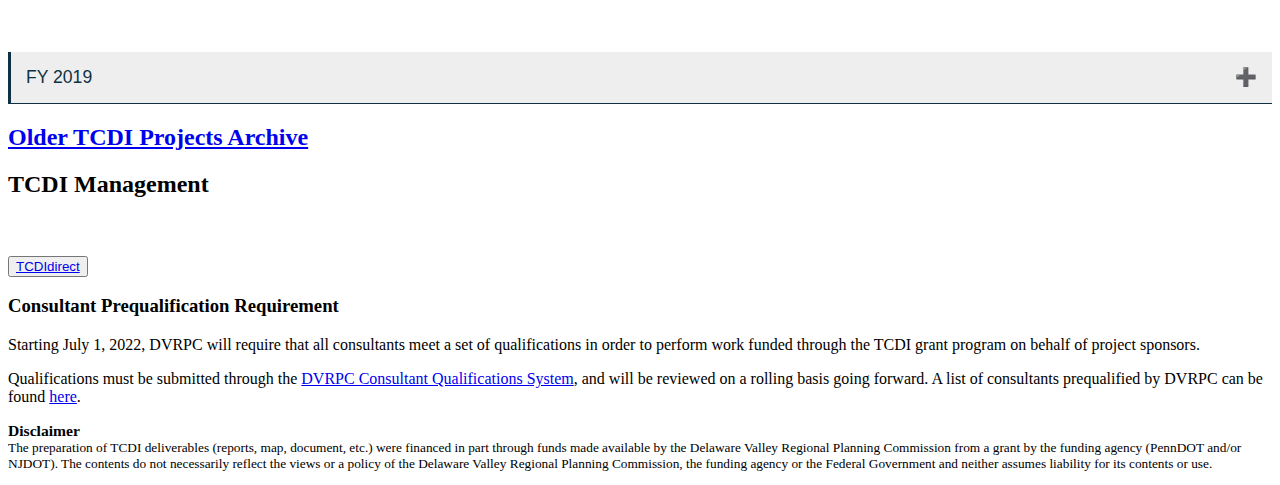
==== commit 1e487d45: "april 1st updated text" ====
--- a/index.htm
+++ b/index.htm
@@ -92,29 +92,13 @@
                   <div class="card">
                     <h2>FY 2026 New Jersey Grant Program</h2>
                     <p>
-                      The FY26 NJ TCDI grant round is now open for eligible New
-                      Jersey entities only. Please review the
-                      <a
-                        target="_blank"
-                        href="./pdf/10019_Final_FY 2026 NJ TCDI Program Guidelines.pdf"
-                        >TCDI Program Guidelines</a
-                      >
-                      for details regarding the FY26 NJ round.
+                      The FY26 NJ TCDI grant round was held from January 9
+                      through March 31, 2025, and the application portal is now
+                      closed.
                     </p>
                     <p>
-                      DVRPC will be accepting applications from January 9 –
-                      March 31, 2025.
-                    </p>
-                    <p>
-                      <a
-                        target="_blank"
-                        href="https://apps.dvrpc.org/ords/r/dvrpcintranetapps/tcdiapplication/"
-                        >Apply Here.</a
-                      >
-                    </p>
-                    <p>
-                      The next Pennsylvania TCDI Program will be offered in
-                      2026.
+                      The next round of TCDI funding is planned for calendar
+                      FY28.
                     </p>
                   </div>
                   <hr />
@@ -385,4 +369,3 @@
     </script>
   </body>
 </html>
-
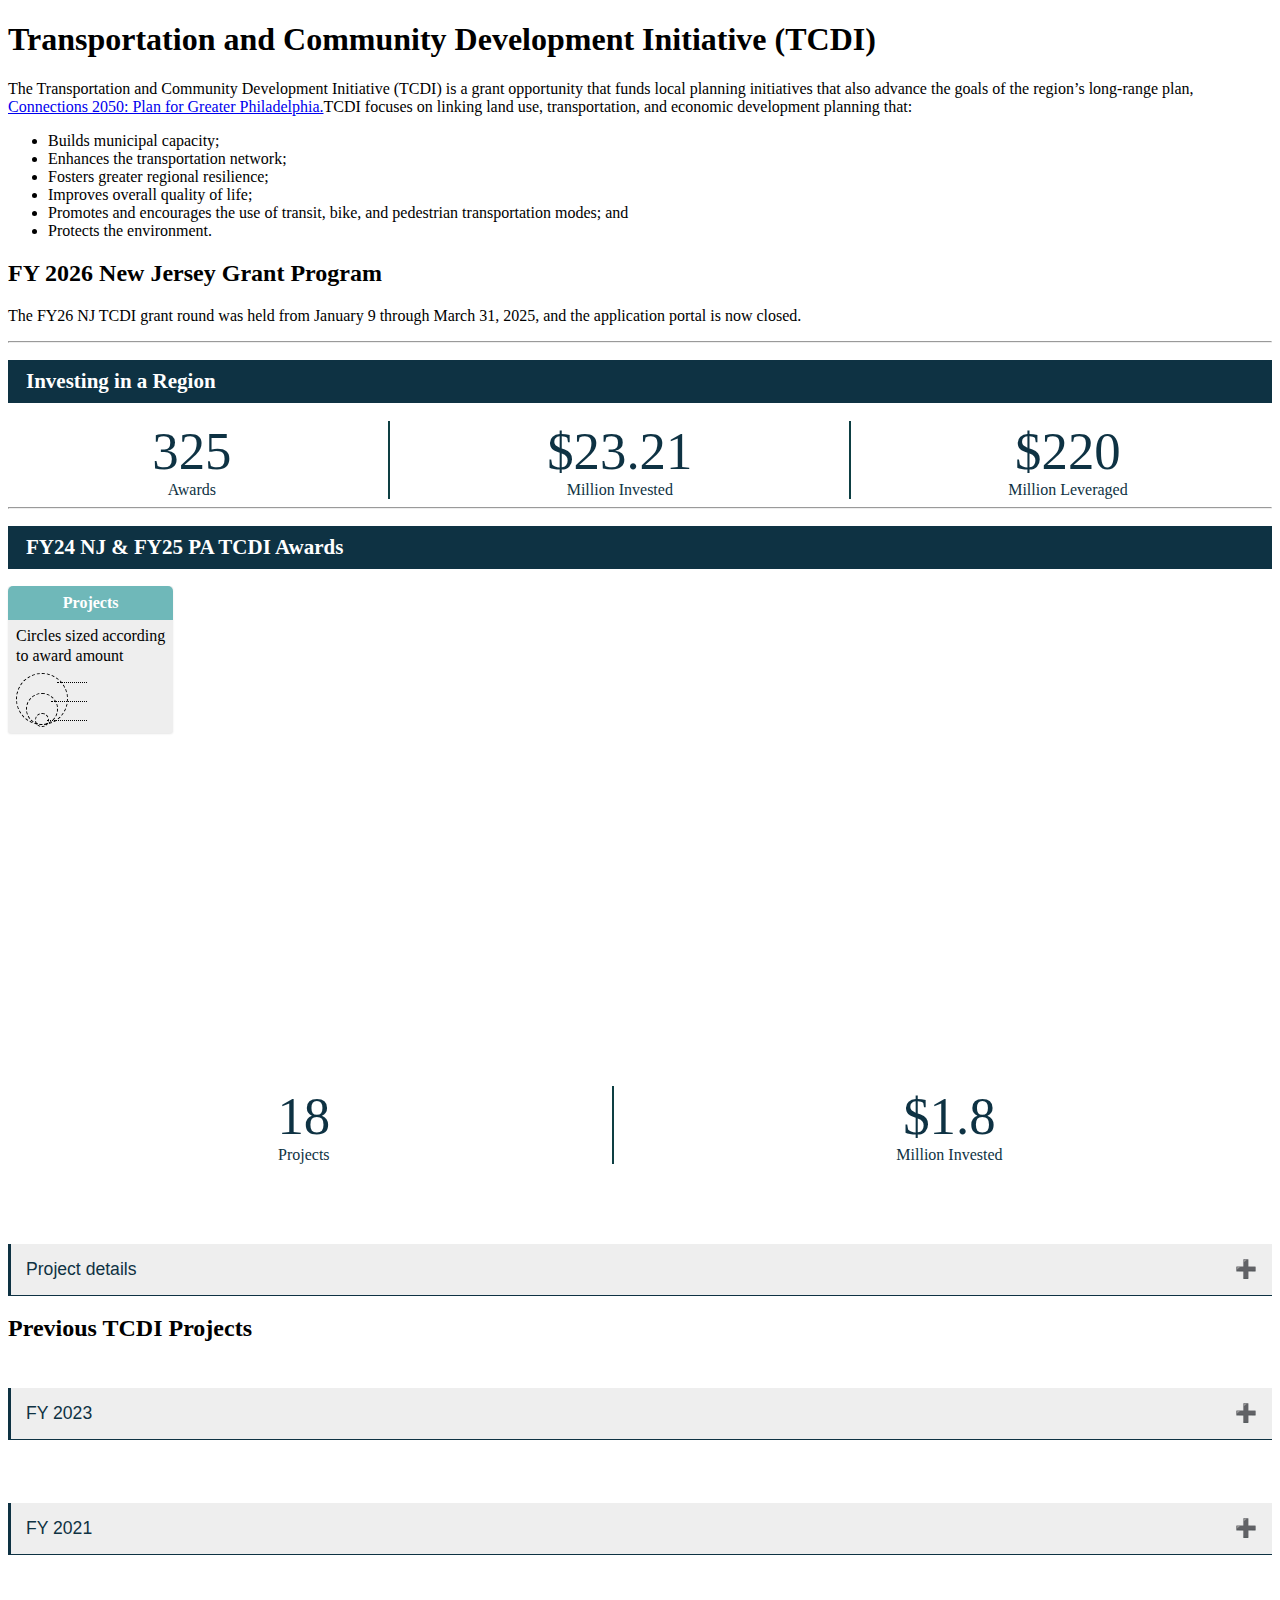
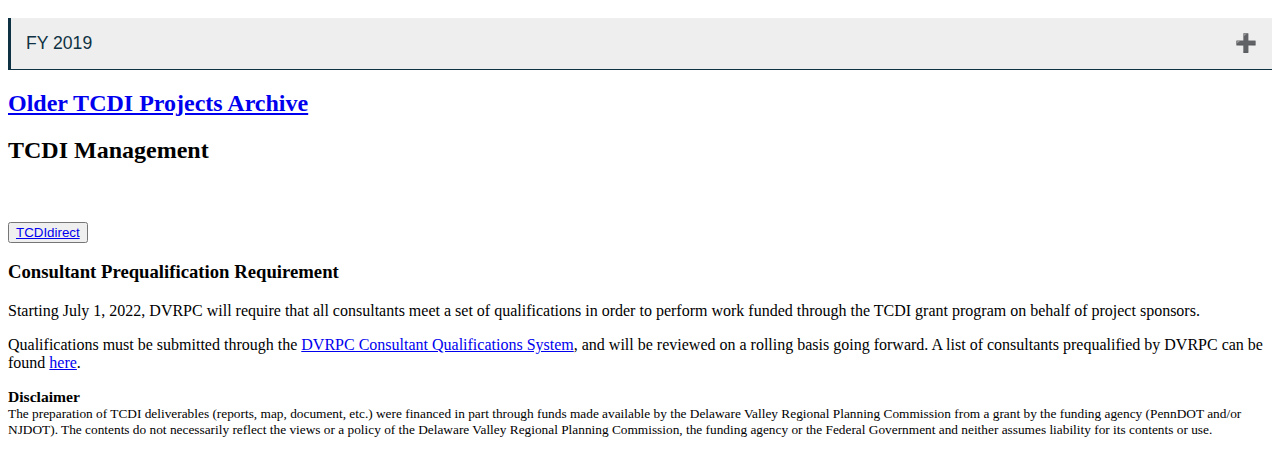
==== commit 47ef3cff: "remove next round disclaimer" ====
--- a/index.htm
+++ b/index.htm
@@ -96,10 +96,6 @@
                       through March 31, 2025, and the application portal is now
                       closed.
                     </p>
-                    <p>
-                      The next round of TCDI funding is planned for calendar
-                      FY28.
-                    </p>
                   </div>
                   <hr />
                   <div class="tcdi-yearly">
